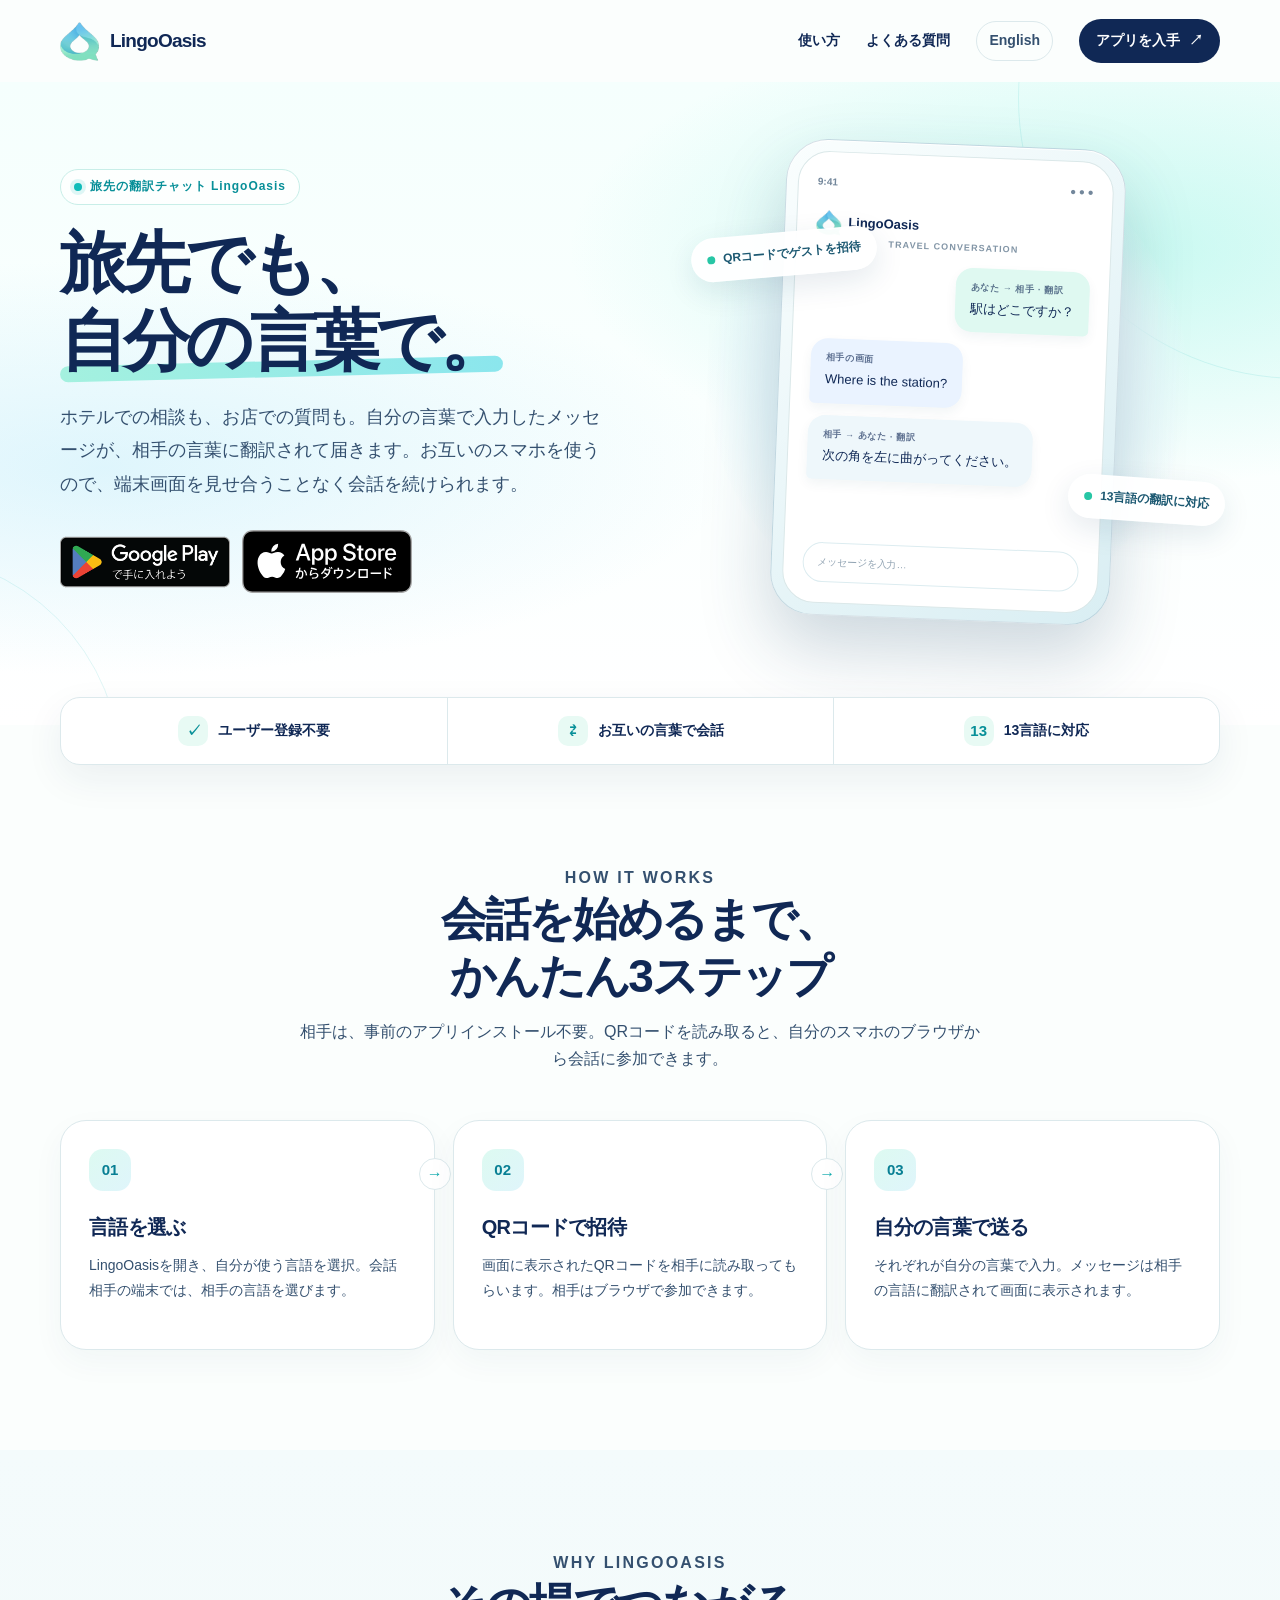
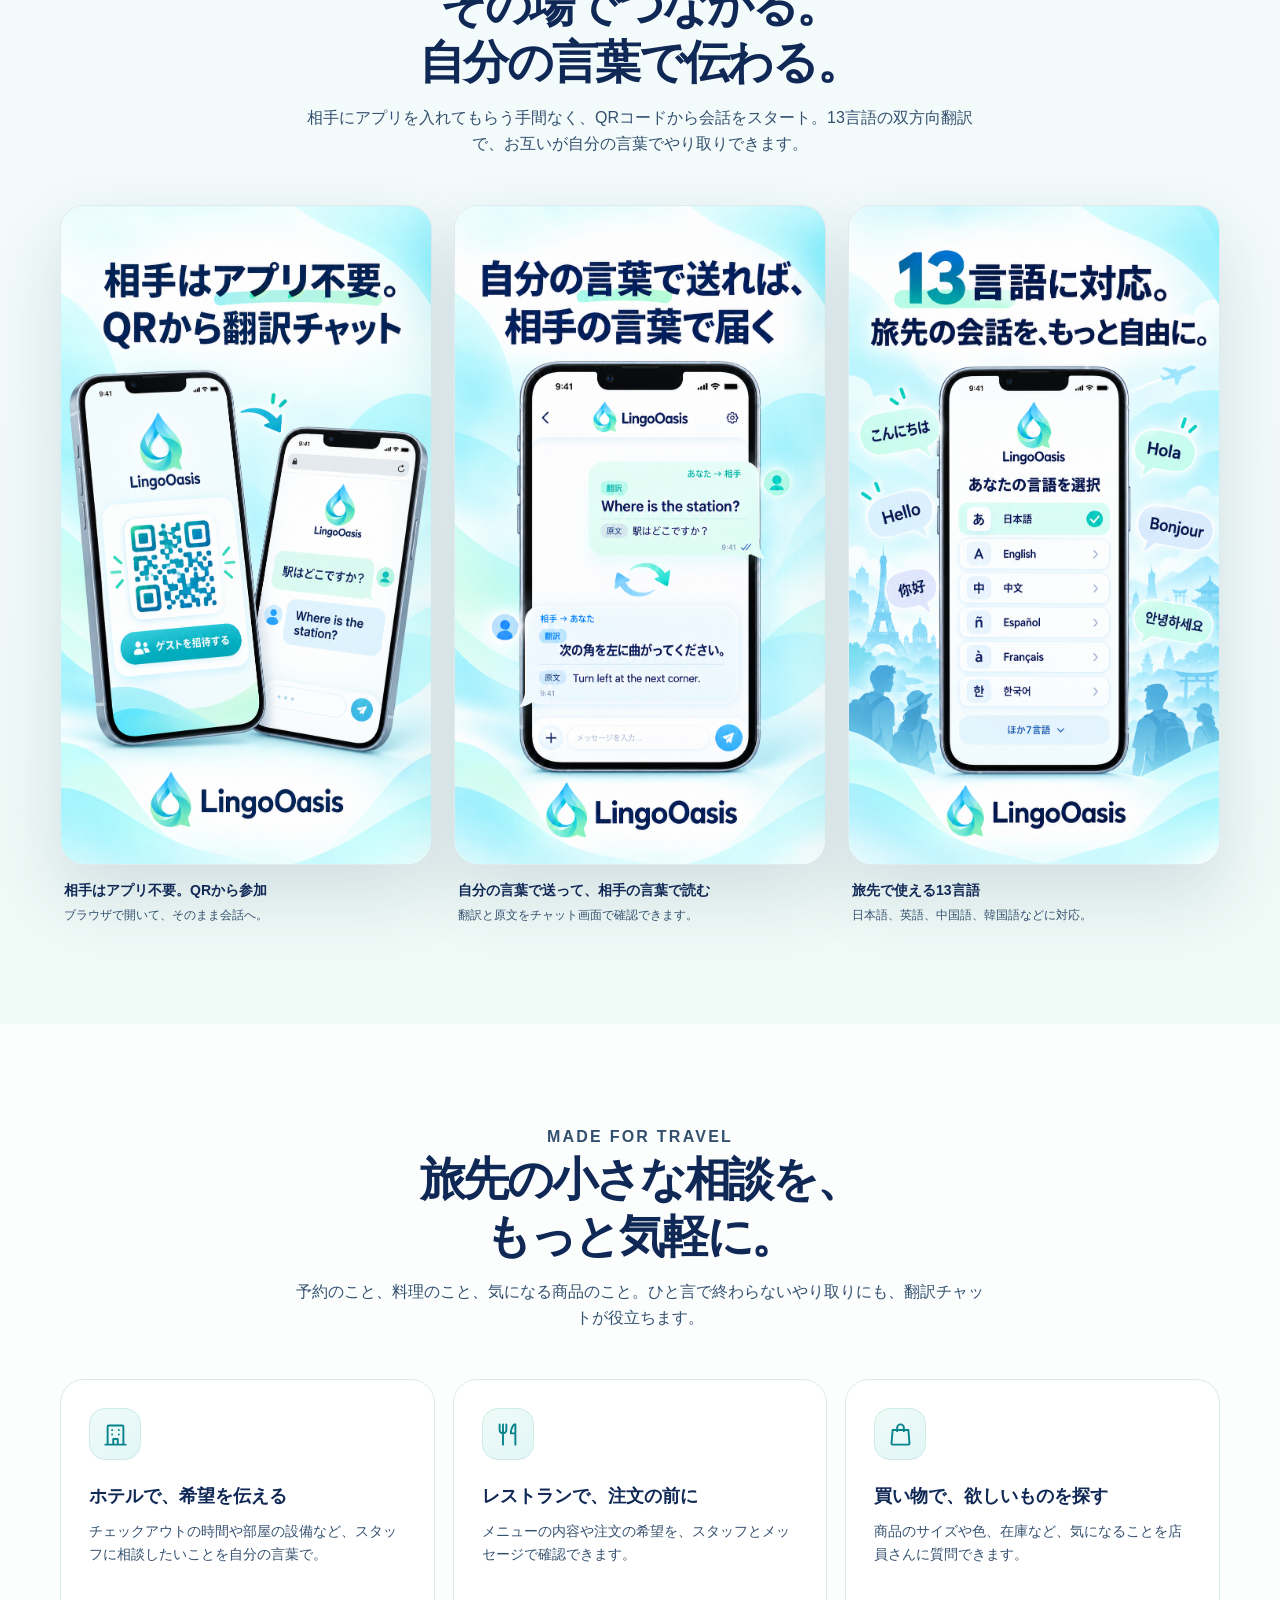
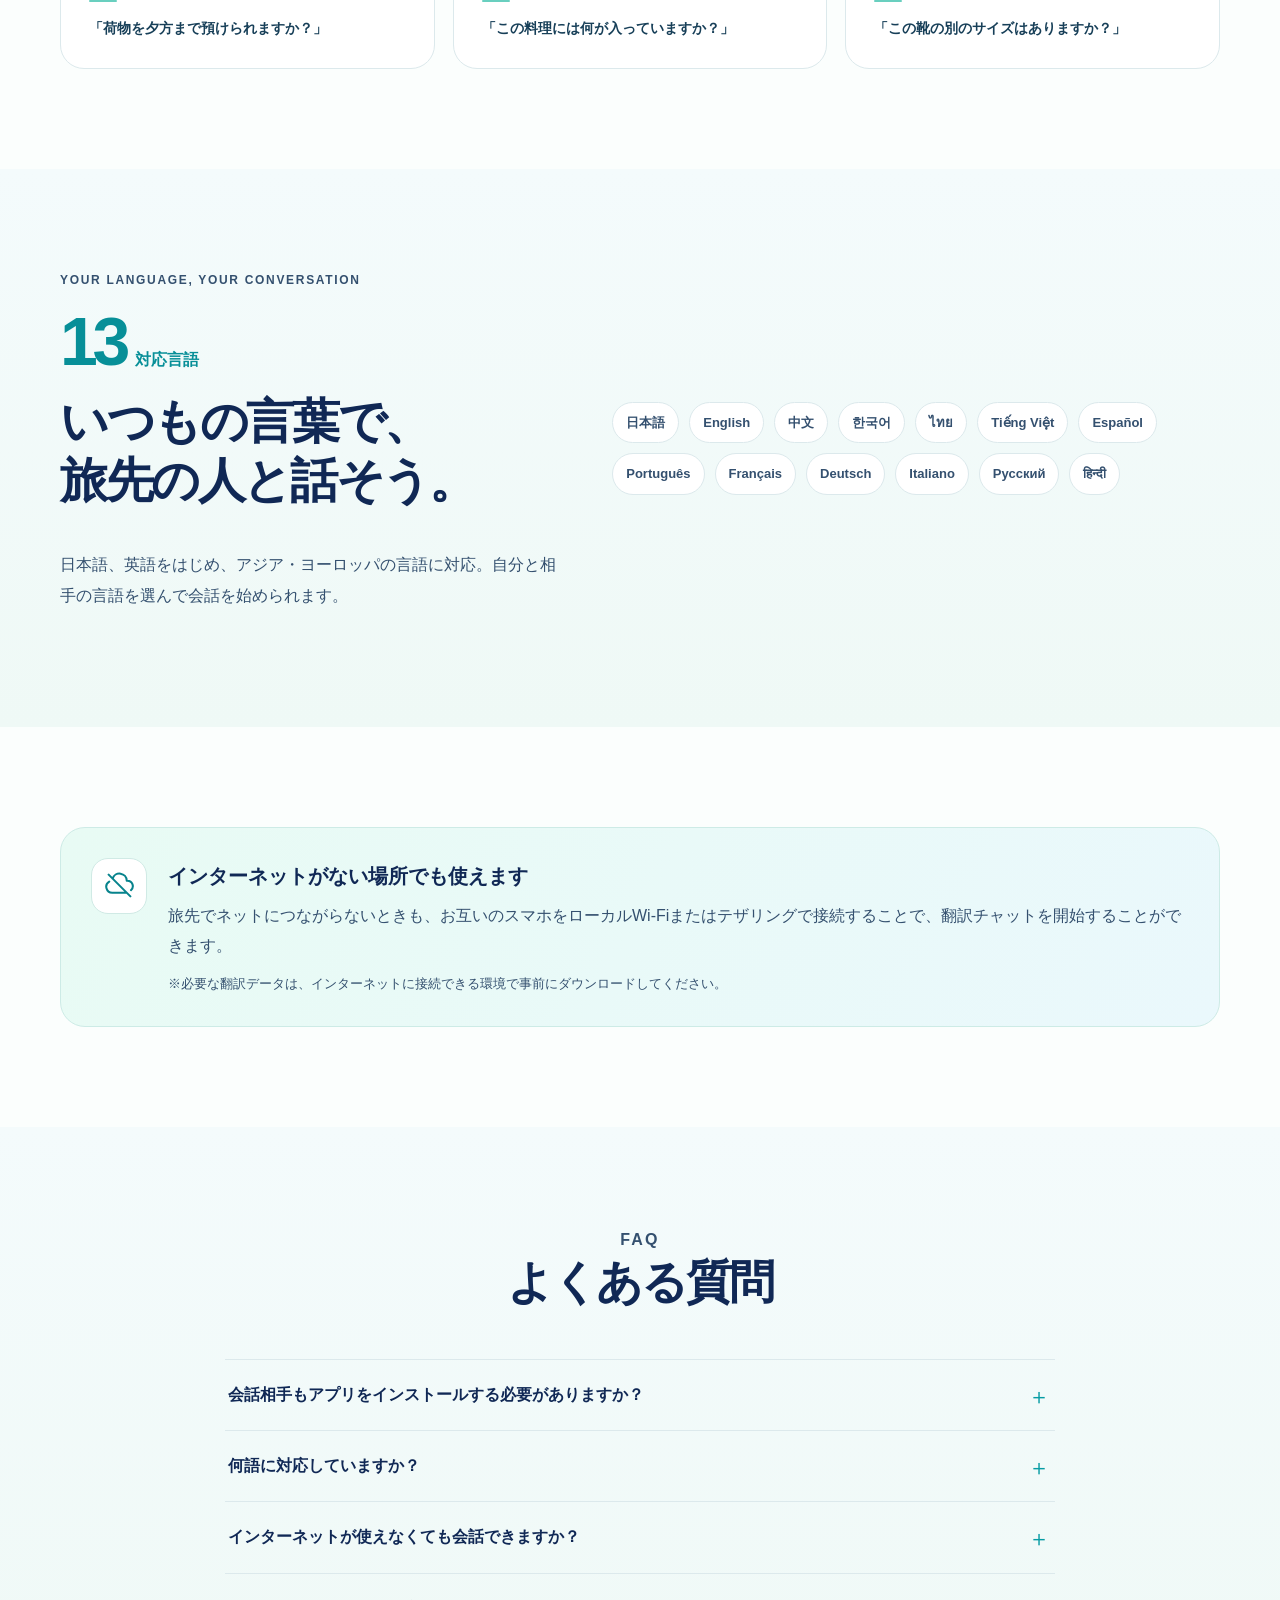
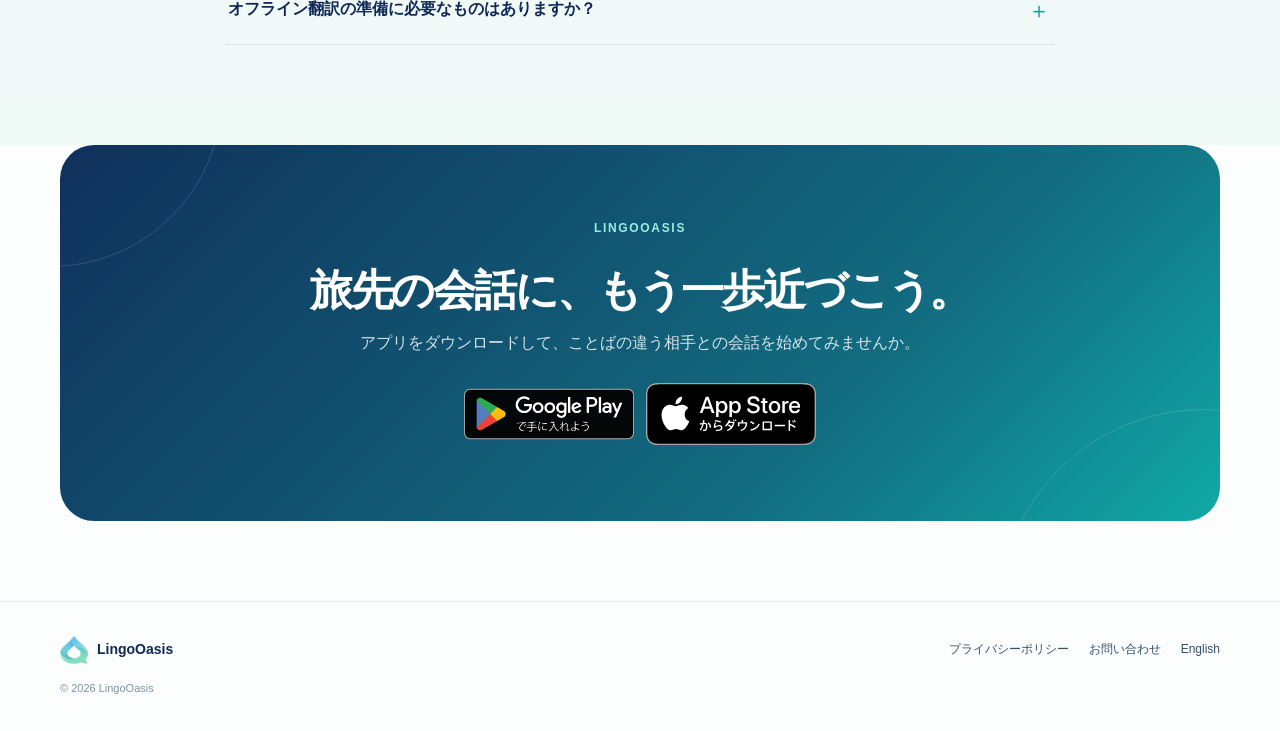
==== index.html @ 5daea8b7 "1st version" ====
<!doctype html>
<html lang="ja"><head><meta charset="utf-8"><meta name="viewport" content="width=device-width, initial-scale=1"><title>LingoOasis｜旅先の翻訳チャットアプリ</title><meta name="description" content="旅先で出会った人と、自分の言葉で会話。LingoOasisはQRコードから相手がブラウザで参加できる翻訳チャットアプリです。13言語に対応。"><meta name="theme-color" content="#f5fffd"><meta name="robots" content="index,follow"><link rel="canonical" href="https://lingooasis-travel-chat.breezygem35.chatgpt.site/"><link rel="alternate" hreflang="ja" href="https://lingooasis-travel-chat.breezygem35.chatgpt.site/"><link rel="alternate" hreflang="en" href="https://lingooasis-travel-chat.breezygem35.chatgpt.site/en/"><link rel="alternate" hreflang="x-default" href="https://lingooasis-travel-chat.breezygem35.chatgpt.site/"><link rel="icon" href="/assets/logo.png" type="image/png"><link rel="stylesheet" href="/styles.css"><script src="/scroll-reveal.js" defer></script><meta property="og:type" content="website"><meta property="og:locale" content="ja_JP"><meta property="og:site_name" content="LingoOasis"><meta property="og:title" content="LingoOasis｜旅先の翻訳チャットアプリ"><meta property="og:description" content="自分の言葉で送れば、相手の言葉で届く。QRコードから始める旅先の翻訳チャット。"><meta property="og:url" content="https://lingooasis-travel-chat.breezygem35.chatgpt.site/"><meta property="og:image" content="https://lingooasis-travel-chat.breezygem35.chatgpt.site/assets/store-1.png"><meta name="twitter:card" content="summary_large_image"><script type="application/ld+json">{"@context":"https://schema.org","@type":"SoftwareApplication","name":"LingoOasis","applicationCategory":"TravelApplication","operatingSystem":"Android, iOS","inLanguage":["ja","en","zh","ko","th","vi","es","pt","fr","de","it","ru","hi"],"description":"旅先で相手と自分の言葉でやり取りできる、QRコード招待型の翻訳チャットアプリ。","downloadUrl":["https://play.google.com/store/apps/details?id=com.lingooasis.app","https://apps.apple.com/app/id6812260177"]}</script></head>
<body><a class="skip-link" href="#main">本文へスキップ</a><header class="header"><div class="wrap header-inner"><a class="brand" href="/" aria-label="LingoOasis ホーム"><img src="/assets/logo.png" alt=""><span>LingoOasis</span></a><nav class="nav" aria-label="メインナビゲーション"><a class="nav-link" href="#how">使い方</a><a class="nav-link" href="#faq">よくある質問</a><a class="language" href="/en/" lang="en" hreflang="en">English</a><a class="nav-cta" href="#download">アプリを入手 <span aria-hidden="true">↗</span></a></nav></div></header><main id="main">
<section class="hero"><div class="wrap hero-grid"><div><p class="eyebrow"><span class="eyebrow-dot" aria-hidden="true"></span>旅先の翻訳チャット LingoOasis</p><h1>旅先でも、<br><span class="highlight">自分の言葉で。</span></h1><p class="hero-copy">ホテルでの相談も、お店での質問も。自分の言葉で入力したメッセージが、相手の言葉に翻訳されて届きます。お互いのスマホを使うので、端末画面を見せ合うことなく会話を続けられます。</p><div class="cta-row"><a class="store-badge-link" href="https://play.google.com/store/apps/details?id=com.lingooasis.app"><img class="store-badge-image" src="/assets/google-play-ja.png" alt="Google Play で手に入れよう" width="646" height="250"></a><a class="store-badge-link" href="https://apps.apple.com/app/id6812260177"><img class="store-badge-image" src="/assets/app-store-ja.svg" alt="App Storeからダウンロード" width="109" height="40"></a></div></div><div class="hero-art" aria-label="翻訳チャットのイメージ"><div class="aura" aria-hidden="true"></div><div class="float-pill qr"><span class="pill-dot" aria-hidden="true"></span>QRコードでゲストを招待</div><div class="phone"><div class="phone-screen"><div class="phone-top"><span>9:41</span><span>● ● ●</span></div><div class="phone-brand"><img src="/assets/logo.png" alt=""> LingoOasis</div><p class="demo-label">TRAVEL CONVERSATION</p><div class="bubble right"><small>あなた → 相手 · 翻訳</small>駅はどこですか？</div><div class="bubble en"><small>相手の画面</small>Where is the station?</div><div class="bubble left"><small>相手 → あなた · 翻訳</small>次の角を左に曲がってください。</div><div class="phone-input">メッセージを入力…</div></div></div><div class="float-pill translate"><span class="pill-dot" aria-hidden="true"></span><span>13言語の翻訳に対応</span></div></div></div></section>
<div class="wrap trust-row" aria-label="LingoOasisの特徴"><div class="trust-inner"><div class="trust-item"><span class="trust-icon" aria-hidden="true">✓</span>ユーザー登録不要</div><div class="trust-item"><span class="trust-icon" aria-hidden="true">⇄</span>お互いの言葉で会話</div><div class="trust-item"><span class="trust-icon" aria-hidden="true">13</span>13言語に対応</div></div></div>
<section class="section" id="how"><div class="wrap"><div class="section-heading"><p class="section-kicker">How it works</p><h2>会話を始めるまで、<br>かんたん3ステップ</h2><p>相手は、事前のアプリインストール不要。QRコードを読み取ると、自分のスマホのブラウザから会話に参加できます。</p></div><div class="steps"><article class="step"><div class="step-number">01</div><h3>言語を選ぶ</h3><p>LingoOasisを開き、自分が使う言語を選択。会話相手の端末では、相手の言語を選びます。</p><span class="step-arrow" aria-hidden="true">→</span></article><article class="step"><div class="step-number">02</div><h3>QRコードで招待</h3><p>画面に表示されたQRコードを相手に読み取ってもらいます。相手はブラウザで参加できます。</p><span class="step-arrow" aria-hidden="true">→</span></article><article class="step"><div class="step-number">03</div><h3>自分の言葉で送る</h3><p>それぞれが自分の言葉で入力。メッセージは相手の言語に翻訳されて画面に表示されます。</p></article></div></div></section>
<section class="section section-soft"><div class="wrap"><div class="section-heading"><p class="section-kicker">Why LingoOasis</p><h2>その場でつながる。<br>自分の言葉で伝わる。</h2><p>相手にアプリを入れてもらう手間なく、QRコードから会話をスタート。13言語の双方向翻訳で、お互いが自分の言葉でやり取りできます。</p></div><div class="gallery"><figure class="shot"><div class="shot-frame"><img src="/assets/store-1.png" alt="2台のスマートフォンに表示されたQR招待画面と翻訳チャット。相手はアプリ不要で、QRコードから会話に参加できます。" loading="lazy" decoding="async"></div><figcaption>相手はアプリ不要。QRから参加<span>ブラウザで開いて、そのまま会話へ。</span></figcaption></figure><figure class="shot"><div class="shot-frame"><img src="/assets/store-2.png" alt="LingoOasisのチャット画面。送信した文と翻訳結果が、会話の中で確認できます。" loading="lazy" decoding="async"></div><figcaption>自分の言葉で送って、相手の言葉で読む<span>翻訳と原文をチャット画面で確認できます。</span></figcaption></figure><figure class="shot"><div class="shot-frame"><img src="/assets/store-3.png" alt="LingoOasisで選べる13言語のイメージ。日本語、英語、中国語、韓国語などに対応しています。" loading="lazy" decoding="async"></div><figcaption>旅先で使える13言語<span>日本語、英語、中国語、韓国語などに対応。</span></figcaption></figure></div></div></section>
<section class="section"><div class="wrap"><div class="section-heading"><p class="section-kicker">Made for travel</p><h2>旅先の小さな相談を、<br>もっと気軽に。</h2><p>予約のこと、料理のこと、気になる商品のこと。ひと言で終わらないやり取りにも、翻訳チャットが役立ちます。</p></div><div class="use-cases"><article class="use-case"><div class="use-case-icon" aria-hidden="true"><svg viewBox="0 0 24 24" fill="none" stroke="currentColor" stroke-width="1.7" stroke-linecap="round" stroke-linejoin="round" aria-hidden="true" focusable="false"><path d="M5 21V5a1 1 0 0 1 1-1h12a1 1 0 0 1 1 1v16M3 21h18M10 21v-5h4v5M9 8h.01M15 8h.01M9 12h.01M15 12h.01"/></svg></div><h3>ホテルで、希望を伝える</h3><p>チェックアウトの時間や部屋の設備など、スタッフに相談したいことを自分の言葉で。</p><p class="use-case-example">「荷物を夕方まで預けられますか？」</p></article><article class="use-case"><div class="use-case-icon" aria-hidden="true"><svg viewBox="0 0 24 24" fill="none" stroke="currentColor" stroke-width="1.7" stroke-linecap="round" stroke-linejoin="round" aria-hidden="true" focusable="false"><path d="M5 3v5a3 3 0 0 0 6 0V3M8 3v18M18 3c-2 2-3 5-3 8h4M19 3v18"/></svg></div><h3>レストランで、注文の前に</h3><p>メニューの内容や注文の希望を、スタッフとメッセージで確認できます。</p><p class="use-case-example">「この料理には何が入っていますか？」</p></article><article class="use-case"><div class="use-case-icon" aria-hidden="true"><svg viewBox="0 0 24 24" fill="none" stroke="currentColor" stroke-width="1.7" stroke-linecap="round" stroke-linejoin="round" aria-hidden="true" focusable="false"><path d="M5 8h14l1 12a1 1 0 0 1-1 1H5a1 1 0 0 1-1-1L5 8Z"/><path d="M9 9V6a3 3 0 0 1 6 0v3"/></svg></div><h3>買い物で、欲しいものを探す</h3><p>商品のサイズや色、在庫など、気になることを店員さんに質問できます。</p><p class="use-case-example">「この靴の別のサイズはありますか？」</p></article></div></div></section>
<section class="section section-soft"><div class="wrap language-layout"><div class="language-copy"><p class="section-kicker">Your language, your conversation</p><div class="language-count"><strong>13</strong><span>対応言語</span></div><h2>いつもの言葉で、<br>旅先の人と話そう。</h2><p>日本語、英語をはじめ、アジア・ヨーロッパの言語に対応。自分と相手の言語を選んで会話を始められます。</p></div><div class="language-list" aria-label="対応言語"><span>日本語</span><span>English</span><span>中文</span><span>한국어</span><span>ไทย</span><span>Tiếng Việt</span><span>Español</span><span>Português</span><span>Français</span><span>Deutsch</span><span>Italiano</span><span>Русский</span><span>हिन्दी</span></div></div></section>
<section class="section"><div class="wrap"><div class="offline-card"><div class="offline-icon" aria-hidden="true"><svg viewBox="0 0 24 24" fill="none" stroke="currentColor" stroke-width="1.7" stroke-linecap="round" stroke-linejoin="round" aria-hidden="true" focusable="false"><path d="m3 3 18 18M6.3 6.3A6 6 0 0 1 18 8h.5a4.5 4.5 0 0 1 3 7.85M3.5 8.7A5 5 0 0 0 6 18h12"/></svg></div><div><h3>インターネットがない場所でも使えます</h3><p class="offline-benefit">旅先でネットにつながらないときも、お互いのスマホをローカルWi-Fiまたはテザリングで接続することで、翻訳チャットを開始することができます。</p><p class="offline-note">※必要な翻訳データは、インターネットに接続できる環境で事前にダウンロードしてください。</p></div></div></div></section>
<section class="section section-soft" id="faq"><div class="wrap"><div class="section-heading"><p class="section-kicker">FAQ</p><h2>よくある質問</h2></div><div class="faq-list"><details><summary>会話相手もアプリをインストールする必要がありますか？</summary><p>いいえ。招待する人はLingoOasisアプリを使いますが、相手はQRコードを読み取り、ブラウザから参加できます。</p></details><details><summary>何語に対応していますか？</summary><p>日本語、英語、中国語、韓国語、タイ語、ベトナム語、スペイン語、ポルトガル語、フランス語、ドイツ語、イタリア語、ロシア語、ヒンディー語の13言語です。</p></details><details><summary>インターネットが使えなくても会話できますか？</summary><p>オフライン翻訳データを事前に準備し、アプリを使う人がローカルWi-Fiまたはテザリングを設定すれば利用できます。相手の端末も同じネットワークに接続してください。</p></details><details><summary>オフライン翻訳の準備に必要なものはありますか？</summary><p>翻訳データをダウンロードするため、初回の準備にはインターネット接続と端末の空き容量が必要です。旅行前にWi-Fi環境で準備することをおすすめします。</p></details></div></div></section>
<section class="wrap" id="download"><div class="final-cta"><p class="section-kicker" style="color:#9af0df">LingoOasis</p><h2>旅先の会話に、もう一歩近づこう。</h2><p>アプリをダウンロードして、ことばの違う相手との会話を始めてみませんか。</p><div class="cta-row"><a class="store-badge-link" href="https://play.google.com/store/apps/details?id=com.lingooasis.app"><img class="store-badge-image" src="/assets/google-play-ja.png" alt="Google Play で手に入れよう" width="646" height="250"></a><a class="store-badge-link" href="https://apps.apple.com/app/id6812260177"><img class="store-badge-image" src="/assets/app-store-ja.svg" alt="App Storeからダウンロード" width="109" height="40"></a></div></div></section></main><footer class="footer"><div class="wrap"><div class="footer-inner"><a class="footer-brand" href="/" style="text-decoration:none"><img src="/assets/logo.png" alt="">LingoOasis</a><div class="footer-links"><a href="/privacy.html">プライバシーポリシー</a><a href="https://x.com/soldes17" target="_blank" rel="noopener noreferrer">お問い合わせ</a><a href="/en/" lang="en">English</a></div></div><p class="copyright">© 2026 LingoOasis</p></div></footer></body></html>
---- styles.css ----
@charset "utf-8";
:root{--ink:#102855;--ink-soft:#34506f;--teal:#10bcb9;--teal-dark:#079ba5;--sky:#eaf8fb;--mint:#e6faf4;--paper:#fbfefd;--line:#dce9ec;--white:#fff;--shadow:0 28px 70px rgba(23,61,96,.14);--radius:26px;--max:1160px;color-scheme:light}
*{box-sizing:border-box}html{scroll-behavior:smooth}body{margin:0;background:var(--paper);color:var(--ink);font-family:Inter,-apple-system,BlinkMacSystemFont,"Segoe UI","Noto Sans JP",Meiryo,sans-serif;line-height:1.65}a{color:inherit}img{max-width:100%;display:block}button,a{-webkit-tap-highlight-color:transparent}.skip-link{position:absolute;left:12px;top:-60px;background:var(--ink);color:#fff;padding:10px 14px;border-radius:10px;z-index:20}.skip-link:focus{top:12px}:focus-visible{outline:3px solid #0784c5;outline-offset:4px}.wrap{width:min(calc(100% - 48px),var(--max));margin-inline:auto}.header{position:relative;z-index:5}.header-inner{height:82px;display:flex;align-items:center;justify-content:space-between;gap:24px}.brand{display:inline-flex;align-items:center;gap:11px;text-decoration:none;font-size:19px;font-weight:800;letter-spacing:-.04em}.brand img{width:39px;height:39px;object-fit:contain}.nav{display:flex;align-items:center;gap:26px;font-size:14px;font-weight:650}.nav a{text-decoration:none}.nav a:not(.nav-cta):hover,.footer a:hover{color:var(--teal-dark)}.language{border:1px solid var(--line);border-radius:999px;padding:7px 12px;color:var(--ink-soft)}.nav-cta,.btn{display:inline-flex;align-items:center;justify-content:center;gap:9px;text-decoration:none;font-weight:750;border-radius:999px;transition:transform .18s ease,box-shadow .18s ease,background .18s ease}.nav-cta{padding:10px 17px;background:var(--ink);color:#fff}.nav-cta:hover,.btn:hover{transform:translateY(-2px);box-shadow:0 12px 28px rgba(16,40,85,.18)}.store-mark{display:grid;place-items:center;width:25px;height:25px;border-radius:50%;background:rgba(255,255,255,.15);font-size:13px;line-height:1}.btn-secondary .store-mark{background:#eef8f7}.hero{position:relative;overflow:hidden;padding:45px 0 88px;background:radial-gradient(ellipse at 88% 26%,rgba(135,241,224,.42),transparent 35%),radial-gradient(ellipse at 8% 60%,rgba(183,232,250,.42),transparent 38%),linear-gradient(180deg,#f5fffd 0%,#fff 100%)}.hero:before,.hero:after{content:"";position:absolute;border:1px solid rgba(58,192,195,.15);border-radius:50%;pointer-events:none}.hero:before{width:560px;height:560px;right:-300px;top:-265px}.hero:after{width:440px;height:440px;left:-320px;bottom:-270px}.hero-grid{position:relative;z-index:1;display:grid;grid-template-columns:1.02fr .98fr;align-items:center;gap:48px}.eyebrow{display:inline-flex;align-items:center;gap:8px;margin:0 0 20px;padding:7px 13px;border:1px solid #c8eee8;border-radius:999px;background:rgba(255,255,255,.82);color:#078f98;font-size:12px;font-weight:800;letter-spacing:.08em}.eyebrow-dot{width:8px;height:8px;border-radius:50%;background:var(--teal);box-shadow:0 0 0 4px rgba(16,188,185,.13)}h1,h2,h3,p{margin-top:0}h1{max-width:670px;margin-bottom:20px;font-size:clamp(42px,5.2vw,68px);line-height:1.17;letter-spacing:-.065em;font-weight:850}h1 .highlight{position:relative;white-space:nowrap;z-index:0}h1 .highlight:after{content:"";position:absolute;z-index:-1;left:0;right:0;bottom:.02em;height:.24em;border-radius:999px;background:linear-gradient(90deg,#a4f1df,#8be6ed);transform:rotate(-1.4deg)}.hero-copy{max-width:540px;color:var(--ink-soft);font-size:18px;line-height:1.85;margin-bottom:28px}.cta-row{display:flex;flex-wrap:wrap;gap:12px}.btn{min-height:56px;padding:0 22px;font-size:15px}.btn-primary{background:var(--ink);color:#fff;box-shadow:0 10px 25px rgba(16,40,85,.15)}.btn-secondary{background:#fff;border:1px solid var(--line);color:var(--ink);box-shadow:0 5px 16px rgba(23,61,96,.05)}.hero-note{margin:15px 0 0;color:#64798b;font-size:12px}.hero-art{position:relative;min-height:510px;display:grid;place-items:center}.aura{position:absolute;width:min(100%,480px);aspect-ratio:1;border-radius:50%;background:radial-gradient(circle,#ddfbf3 0%,#e8f8fb 53%,rgba(226,249,249,0) 72%)}.phone{position:relative;z-index:1;width:min(340px,85%);padding:11px;border:1px solid rgba(35,75,111,.16);border-radius:42px;background:linear-gradient(140deg,#fafefe,#d9eef3);box-shadow:0 32px 70px rgba(31,71,106,.22),inset 0 1px 0 #fff;transform:rotate(2.3deg)}.phone-screen{min-height:452px;overflow:hidden;border:1px solid #dbe8e9;border-radius:32px;background:#fff;padding:22px 19px 20px;display:flex;flex-direction:column}.phone-top{display:flex;align-items:center;justify-content:space-between;margin-bottom:19px;color:#73879b;font-size:10px;font-weight:700}.phone-brand{display:flex;align-items:center;gap:7px;color:var(--ink);font-size:13px;font-weight:800}.phone-brand img{width:25px;height:25px}.demo-label{margin:0 0 13px;text-align:center;color:#8295a6;font-size:9px;font-weight:750;letter-spacing:.12em}.bubble{max-width:92%;margin-bottom:12px;padding:13px 15px;border-radius:17px;font-size:13px;line-height:1.55;box-shadow:0 5px 12px rgba(21,67,94,.055)}.bubble small{display:block;margin-bottom:4px;font-size:9px;font-weight:800;letter-spacing:.07em;opacity:.66}.bubble.left{align-self:flex-start;background:#eef7fb;border-bottom-left-radius:5px}.bubble.right{align-self:flex-end;background:#dff9f1;border-bottom-right-radius:5px}.bubble.en{align-self:flex-start;background:#eaf3ff;border-bottom-left-radius:5px}.phone-input{margin-top:auto;border:1px solid #dcecf0;border-radius:999px;padding:11px 13px;color:#93a5b4;font-size:10px}.float-pill{position:absolute;z-index:2;display:flex;align-items:center;gap:8px;padding:11px 15px;border:1px solid rgba(255,255,255,.9);border-radius:999px;background:rgba(255,255,255,.94);box-shadow:0 10px 30px rgba(21,66,98,.11);font-size:12px;font-weight:750;color:#1b5871}.float-pill img{width:20px;height:20px}.float-pill.qr{top:105px;left:3%;transform:rotate(-5deg)}.float-pill.translate{right:-1%;bottom:115px;transform:rotate(4deg)}.float-pill .pill-dot{flex:0 0 8px;width:8px;height:8px;border-radius:50%;background:#27c6a5}.trust-row{position:relative;z-index:2;margin-top:-28px}.trust-inner{display:grid;grid-template-columns:repeat(3,1fr);background:#fff;border:1px solid var(--line);border-radius:20px;box-shadow:0 14px 38px rgba(27,62,92,.07);overflow:hidden}.trust-item{display:flex;align-items:center;justify-content:center;gap:10px;padding:18px 14px;text-align:center;font-size:14px;font-weight:750}.trust-item+.trust-item{border-left:1px solid var(--line)}.trust-icon{display:grid;place-items:center;width:30px;height:30px;border-radius:10px;background:#e8faf4;color:#078f98;font-size:15px}.section{padding:100px 0}.section-soft{background:linear-gradient(180deg,#f4fbfc,#eff9f6)}.section-heading{max-width:690px;margin:0 auto 48px;text-align:center}.section-kicker{margin-bottom:12px;color:#069da3;font-size:12px;font-weight:850;letter-spacing:.14em;text-transform:uppercase}.section-heading h2{margin-bottom:14px;font-size:clamp(31px,4vw,46px);line-height:1.24;letter-spacing:-.05em}.section-heading p{margin-bottom:0;color:var(--ink-soft);font-size:16px}.steps{display:grid;grid-template-columns:repeat(3,1fr);gap:18px}.step{position:relative;min-height:230px;padding:28px;border:1px solid var(--line);border-radius:var(--radius);background:#fff;box-shadow:0 12px 32px rgba(23,61,96,.045)}.step-number{display:grid;place-items:center;width:42px;height:42px;margin-bottom:20px;border-radius:14px;background:linear-gradient(135deg,#ddfaf1,#dff5fb);color:#087f94;font-size:15px;font-weight:900}.step h3{margin-bottom:9px;font-size:20px;letter-spacing:-.035em}.step p{margin:0;color:var(--ink-soft);font-size:14px;line-height:1.8}.step-arrow{position:absolute;top:37px;right:-17px;z-index:2;width:32px;height:32px;display:grid;place-items:center;border-radius:50%;background:#fff;border:1px solid var(--line);color:#12abae;font-weight:800}.gallery{display:grid;grid-template-columns:repeat(3,1fr);align-items:start;gap:22px}.shot{margin:0}.shot-frame{overflow:hidden;border:1px solid #dfebee;border-radius:24px;background:#fff;box-shadow:var(--shadow)}.shot-frame img{width:100%;height:auto}.shot figcaption{padding:15px 4px 0;font-size:14px;font-weight:750;line-height:1.55}.shot figcaption span{display:block;margin-top:4px;color:var(--ink-soft);font-size:12px;font-weight:450}.use-cases{display:grid;grid-template-columns:repeat(3,1fr);gap:18px}.use-case{display:flex;flex-direction:column;align-items:flex-start;min-height:290px;padding:28px;border-radius:24px;background:#fff;border:1px solid var(--line)}.use-case-icon{width:52px;height:52px;display:grid;place-items:center;margin-bottom:22px;border:1px solid #ccece5;border-radius:16px;background:linear-gradient(145deg,#effcf8,#e2f5f7);color:#07838c}.use-case-icon svg{width:27px;height:27px}.use-case p.use-case-example{width:100%;margin-top:auto;padding-top:20px;color:#173f58;font-size:14px;font-weight:700;line-height:1.75}.use-case-example:before{content:"";display:block;width:28px;height:2px;margin-bottom:14px;border-radius:2px;background:#69cfbf}.use-case h3{margin-bottom:8px;font-size:18px}.use-case p{margin:0;color:var(--ink-soft);font-size:14px}.language-layout{display:grid;grid-template-columns:.9fr 1.1fr;align-items:center;gap:55px}.language-copy h2{font-size:clamp(32px,4vw,48px);line-height:1.22;letter-spacing:-.05em}.language-copy p{color:var(--ink-soft);line-height:1.9}.language-count{display:inline-flex;align-items:baseline;gap:10px;margin:3px 0 18px;color:#078f98}.language-count strong{font-size:68px;line-height:1;letter-spacing:-.08em}.language-count span{font-weight:750}.language-list{display:flex;flex-wrap:wrap;gap:10px}.language-list span{padding:9px 13px;border:1px solid var(--line);border-radius:999px;background:#fff;color:var(--ink-soft);font-size:13px;font-weight:650}.offline-card{display:grid;grid-template-columns:auto 1fr;align-items:start;gap:21px;padding:30px;border:1px solid #cdebe6;border-radius:25px;background:linear-gradient(120deg,#e8fbf4,#eaf8fc)}.offline-icon{display:grid;place-items:center;width:56px;height:56px;border:1px solid #d0eae5;border-radius:17px;background:#fff;color:#07838c}.offline-icon svg{width:29px;height:29px}.offline-card h3{margin:2px 0 8px;font-size:20px}.offline-card p{margin:0;color:var(--ink-soft);font-size:14px;line-height:1.9}.offline-card .offline-benefit{font-size:16px;line-height:1.85}.offline-card .offline-note{margin-top:12px;font-size:13px;line-height:1.85}.faq-list{max-width:830px;margin-inline:auto;border-top:1px solid var(--line)}.faq-list details{border-bottom:1px solid var(--line)}.faq-list summary{position:relative;list-style:none;cursor:pointer;padding:22px 44px 22px 3px;font-size:16px;font-weight:750}.faq-list summary::-webkit-details-marker{display:none}.faq-list summary:after{content:"＋";position:absolute;right:5px;top:19px;color:#079ca4;font-size:22px;font-weight:400}.faq-list details[open] summary:after{content:"−"}.faq-list details p{max-width:730px;padding:0 30px 22px 3px;margin:0;color:var(--ink-soft);font-size:14px;line-height:1.9}.final-cta{position:relative;overflow:hidden;padding:74px 28px;text-align:center;border-radius:34px;background:linear-gradient(135deg,#10305b,#126d81 68%,#10a9a5);color:#fff}.final-cta:before,.final-cta:after{content:"";position:absolute;border:1px solid rgba(255,255,255,.14);border-radius:50%;pointer-events:none}.final-cta:before{width:340px;height:340px;left:-180px;top:-220px}.final-cta:after{width:410px;height:410px;right:-190px;bottom:-300px}.final-cta>*{position:relative;z-index:1}.final-cta h2{max-width:700px;margin:0 auto 12px;font-size:clamp(30px,4vw,43px);line-height:1.25;letter-spacing:-.05em}.final-cta p{margin-bottom:25px;color:rgba(255,255,255,.83)}.final-cta .btn-primary{background:#fff;color:#102855;box-shadow:none}.final-cta .btn-secondary{border-color:rgba(255,255,255,.35);background:rgba(255,255,255,.12);color:#fff;box-shadow:none}.final-cta .cta-row{justify-content:center}.footer{margin-top:80px;padding:34px 0;border-top:1px solid var(--line)}.footer-inner{display:flex;align-items:center;justify-content:space-between;gap:24px}.footer-brand{display:flex;align-items:center;gap:9px;font-size:14px;font-weight:800}.footer-brand img{width:28px;height:28px}.footer-links{display:flex;flex-wrap:wrap;gap:20px;color:var(--ink-soft);font-size:12px}.footer-links a{text-decoration:none}.copyright{margin:15px 0 0;color:#8192a0;font-size:11px}
@media(max-width:850px){.hero-grid{grid-template-columns:1fr;gap:24px}.hero-copy{max-width:620px}.hero-art{min-height:470px}.phone{width:min(330px,80%)}.steps,.use-cases{grid-template-columns:1fr}.step{min-height:auto}.step-arrow{display:none}.language-layout{grid-template-columns:1fr;gap:32px}.section{padding:80px 0}.gallery{gap:14px}.shot-frame{border-radius:17px}.shot figcaption{font-size:12px}.shot figcaption span{font-size:11px}}
@media(max-width:600px){.wrap{width:min(calc(100% - 34px),var(--max))}.header-inner{height:70px}.brand{font-size:17px}.brand img{width:34px;height:34px}.nav{gap:12px;font-size:12px}.nav .nav-link{display:none}.language{padding:6px 10px}.nav-cta{padding:9px 13px;font-size:12px}.hero{padding:35px 0 62px}.hero-grid{gap:4px}h1{font-size:clamp(38px,11vw,54px)}.hero-copy{font-size:16px}.cta-row{gap:9px}.btn{min-height:52px;padding:0 16px;font-size:13px}.hero-art{min-height:405px}.phone{width:min(310px,84%);padding:9px;border-radius:34px}.phone-screen{min-height:360px;padding:18px 15px;border-radius:26px}.bubble{font-size:11px;padding:10px 12px}.float-pill{font-size:10px;padding:9px 11px}.float-pill.qr{top:72px;left:-1%}.float-pill.translate{right:-3%;bottom:70px}.trust-row{margin-top:-14px}.trust-inner{grid-template-columns:1fr;border-radius:17px}.trust-item{justify-content:flex-start;padding:12px 18px;text-align:left;font-size:13px}.trust-item+.trust-item{border-left:0;border-top:1px solid var(--line)}.trust-icon{width:27px;height:27px}.section{padding:68px 0}.section-heading{margin-bottom:33px}.section-heading p{font-size:14px}.steps{gap:12px}.step{padding:22px;border-radius:21px}.gallery{grid-template-columns:1fr;gap:28px;max-width:340px;margin:auto}.shot-frame{border-radius:20px}.shot figcaption{font-size:14px}.shot figcaption span{font-size:12px}.use-case{min-height:0;padding:23px}.language-count strong{font-size:58px}.language-list{gap:8px}.language-list span{padding:8px 11px;font-size:12px}.offline-card{grid-template-columns:1fr;gap:14px;padding:24px}.offline-card h3{font-size:18px}.faq-list summary{font-size:14px;padding-block:19px}.faq-list details p{font-size:13px}.final-cta{padding:56px 20px;border-radius:25px}.final-cta .cta-row{display:grid;max-width:290px;margin-inline:auto}.footer{margin-top:54px}.footer-inner{align-items:flex-start;flex-direction:column;gap:19px}.footer-links{gap:14px}.copyright{margin-top:10px}}
@media(prefers-reduced-motion:reduce){html{scroll-behavior:auto}*,*:before,*:after{transition:none!important;animation:none!important}}

.store-badge-link{display:inline-flex;align-items:center;justify-content:center;border-radius:4px;transition:transform .18s ease}.store-badge-link:hover{transform:translateY(-2px)}.store-badge-link:focus-visible{outline-offset:5px}.store-badge-image{display:block;width:170px;height:auto;max-width:100%}@media(max-width:600px){.store-badge-image{width:160px}}

.scroll-reveal{opacity:1;transform:translateY(0);transition:opacity .55s ease,transform .7s cubic-bezier(.22,1,.36,1);transition-delay:var(--reveal-delay,0ms)}
.scroll-reveal.is-pending{opacity:0;transform:translateY(24px)}
@media(prefers-reduced-motion:reduce){.scroll-reveal,.scroll-reveal.is-pending{opacity:1;transform:none;transition:none}}
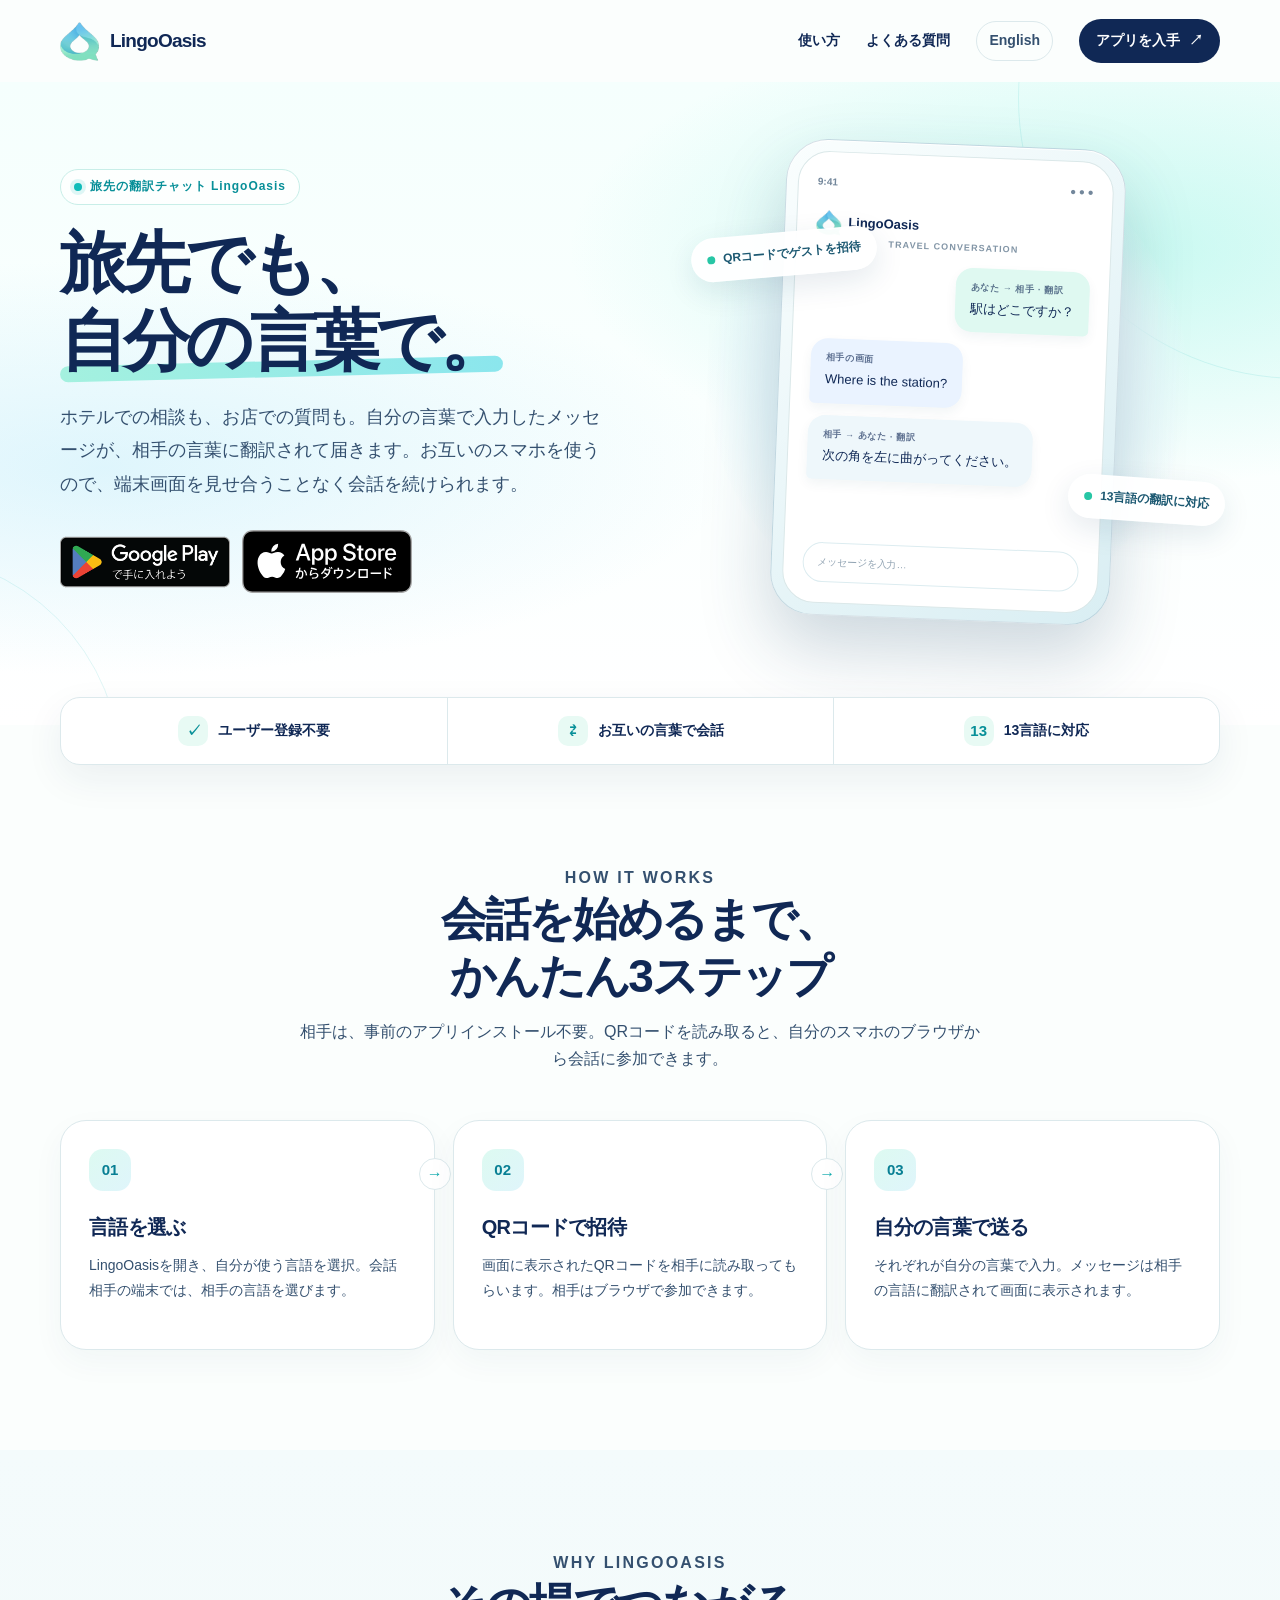
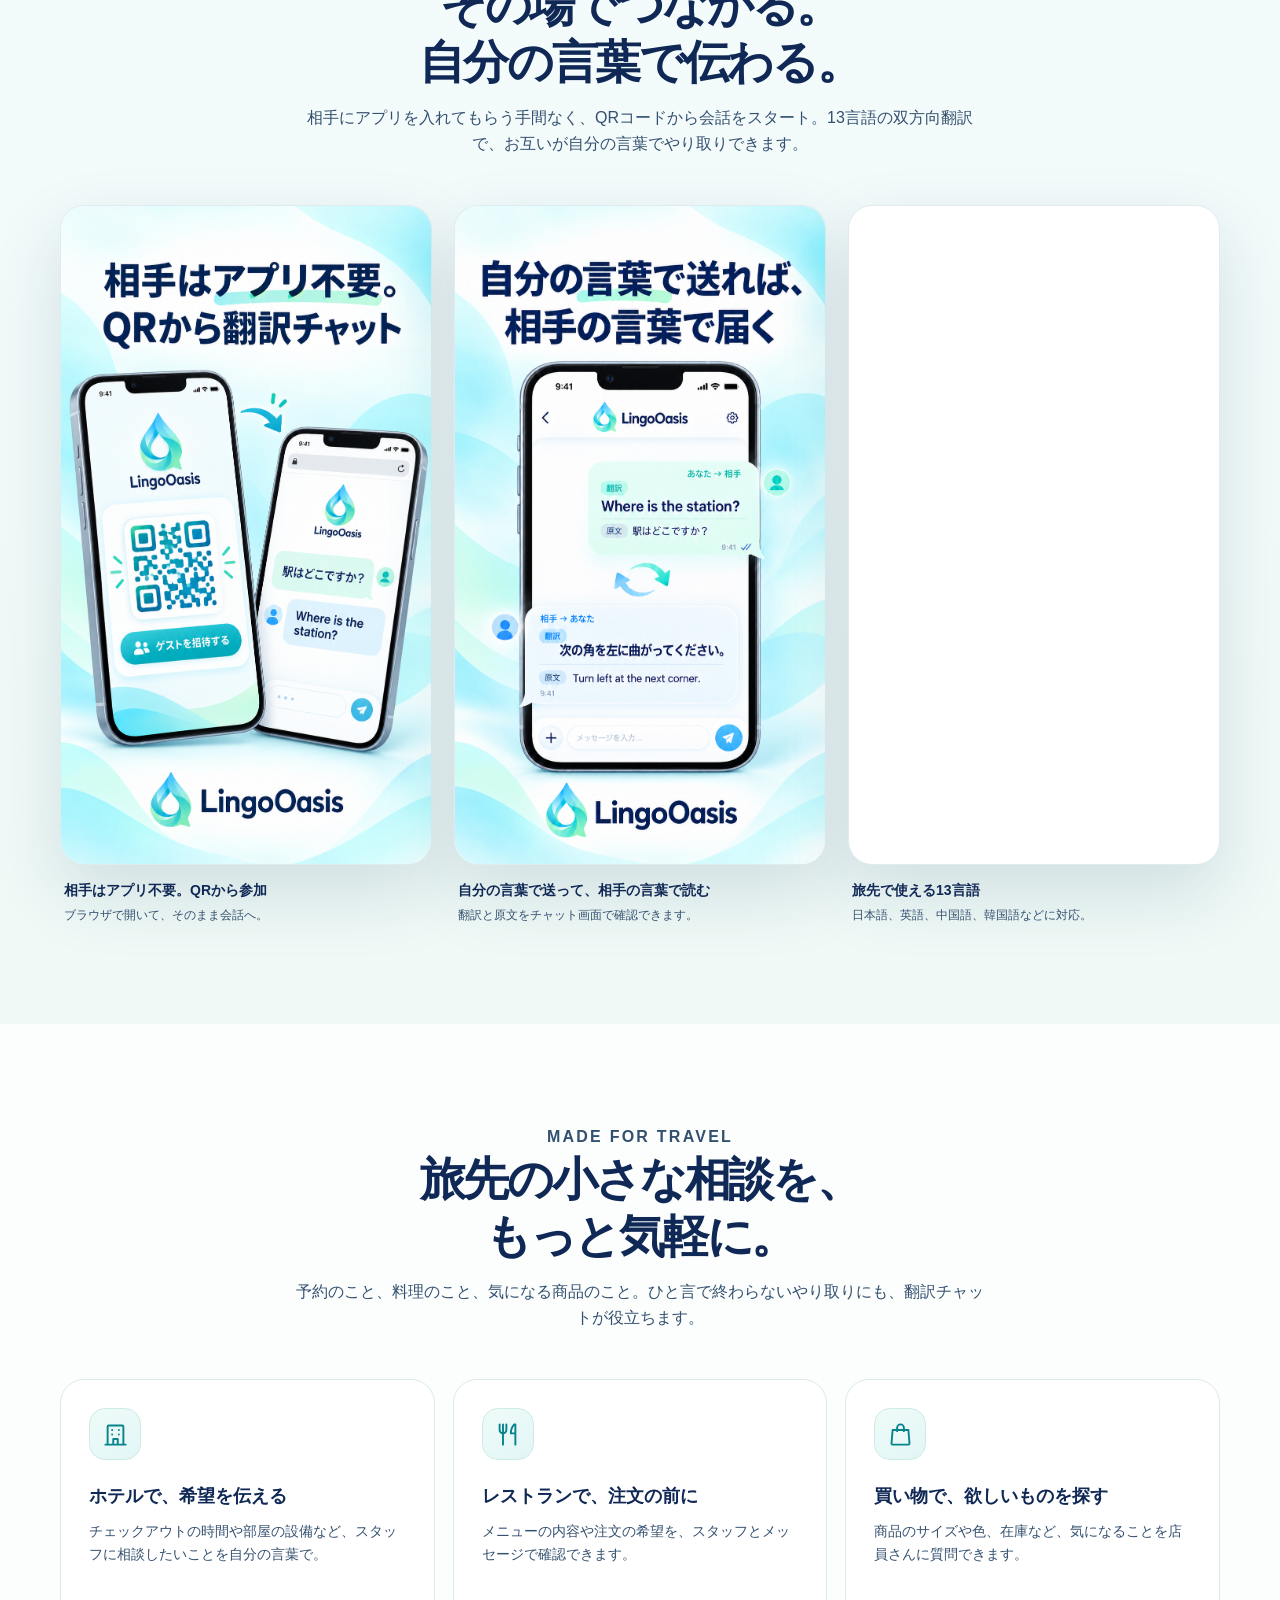
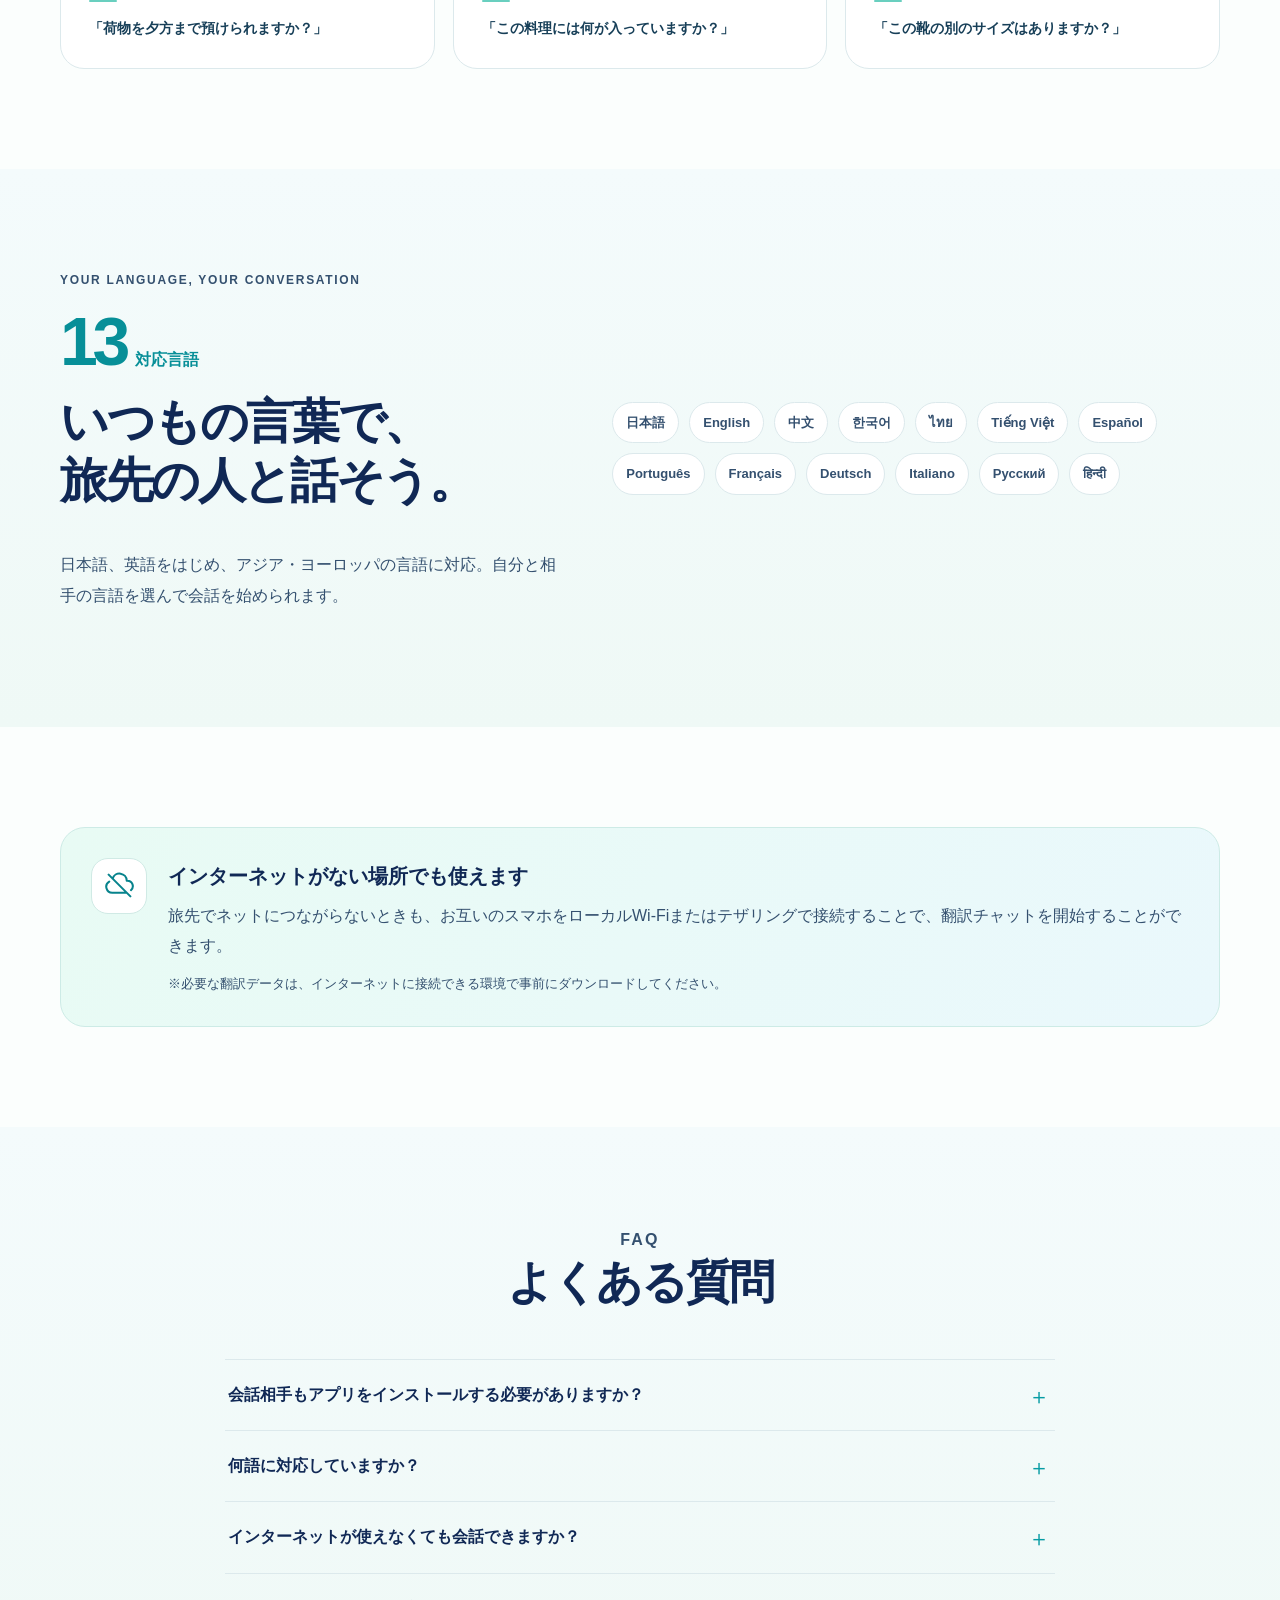
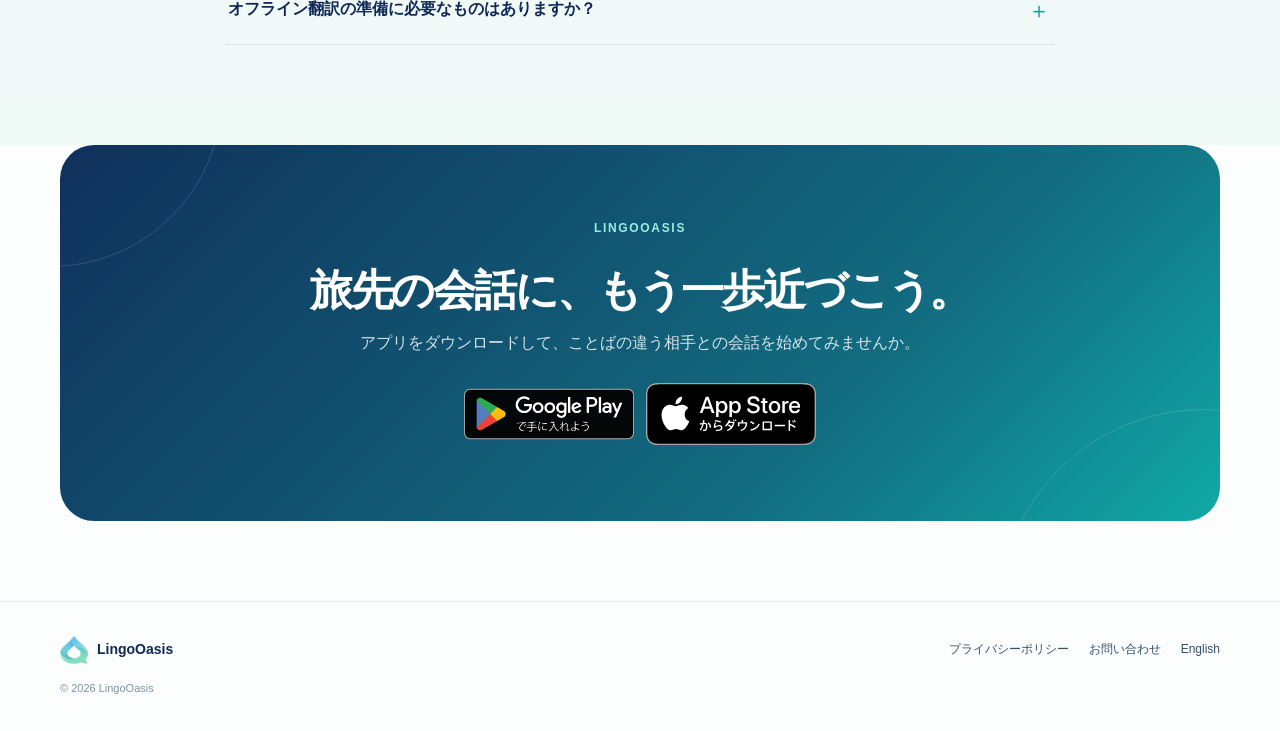
==== commit 50ff6f75: "gtag設定" ====
--- a/index.html
+++ b/index.html
@@ -1,12 +1,511 @@
 <!doctype html>
-<html lang="ja"><head><meta charset="utf-8"><meta name="viewport" content="width=device-width, initial-scale=1"><title>LingoOasis｜旅先の翻訳チャットアプリ</title><meta name="description" content="旅先で出会った人と、自分の言葉で会話。LingoOasisはQRコードから相手がブラウザで参加できる翻訳チャットアプリです。13言語に対応。"><meta name="theme-color" content="#f5fffd"><meta name="robots" content="index,follow"><link rel="canonical" href="https://lingooasis-travel-chat.breezygem35.chatgpt.site/"><link rel="alternate" hreflang="ja" href="https://lingooasis-travel-chat.breezygem35.chatgpt.site/"><link rel="alternate" hreflang="en" href="https://lingooasis-travel-chat.breezygem35.chatgpt.site/en/"><link rel="alternate" hreflang="x-default" href="https://lingooasis-travel-chat.breezygem35.chatgpt.site/"><link rel="icon" href="/assets/logo.png" type="image/png"><link rel="stylesheet" href="/styles.css"><script src="/scroll-reveal.js" defer></script><meta property="og:type" content="website"><meta property="og:locale" content="ja_JP"><meta property="og:site_name" content="LingoOasis"><meta property="og:title" content="LingoOasis｜旅先の翻訳チャットアプリ"><meta property="og:description" content="自分の言葉で送れば、相手の言葉で届く。QRコードから始める旅先の翻訳チャット。"><meta property="og:url" content="https://lingooasis-travel-chat.breezygem35.chatgpt.site/"><meta property="og:image" content="https://lingooasis-travel-chat.breezygem35.chatgpt.site/assets/store-1.png"><meta name="twitter:card" content="summary_large_image"><script type="application/ld+json">{"@context":"https://schema.org","@type":"SoftwareApplication","name":"LingoOasis","applicationCategory":"TravelApplication","operatingSystem":"Android, iOS","inLanguage":["ja","en","zh","ko","th","vi","es","pt","fr","de","it","ru","hi"],"description":"旅先で相手と自分の言葉でやり取りできる、QRコード招待型の翻訳チャットアプリ。","downloadUrl":["https://play.google.com/store/apps/details?id=com.lingooasis.app","https://apps.apple.com/app/id6812260177"]}</script></head>
-<body><a class="skip-link" href="#main">本文へスキップ</a><header class="header"><div class="wrap header-inner"><a class="brand" href="/" aria-label="LingoOasis ホーム"><img src="/assets/logo.png" alt=""><span>LingoOasis</span></a><nav class="nav" aria-label="メインナビゲーション"><a class="nav-link" href="#how">使い方</a><a class="nav-link" href="#faq">よくある質問</a><a class="language" href="/en/" lang="en" hreflang="en">English</a><a class="nav-cta" href="#download">アプリを入手 <span aria-hidden="true">↗</span></a></nav></div></header><main id="main">
-<section class="hero"><div class="wrap hero-grid"><div><p class="eyebrow"><span class="eyebrow-dot" aria-hidden="true"></span>旅先の翻訳チャット LingoOasis</p><h1>旅先でも、<br><span class="highlight">自分の言葉で。</span></h1><p class="hero-copy">ホテルでの相談も、お店での質問も。自分の言葉で入力したメッセージが、相手の言葉に翻訳されて届きます。お互いのスマホを使うので、端末画面を見せ合うことなく会話を続けられます。</p><div class="cta-row"><a class="store-badge-link" href="https://play.google.com/store/apps/details?id=com.lingooasis.app"><img class="store-badge-image" src="/assets/google-play-ja.png" alt="Google Play で手に入れよう" width="646" height="250"></a><a class="store-badge-link" href="https://apps.apple.com/app/id6812260177"><img class="store-badge-image" src="/assets/app-store-ja.svg" alt="App Storeからダウンロード" width="109" height="40"></a></div></div><div class="hero-art" aria-label="翻訳チャットのイメージ"><div class="aura" aria-hidden="true"></div><div class="float-pill qr"><span class="pill-dot" aria-hidden="true"></span>QRコードでゲストを招待</div><div class="phone"><div class="phone-screen"><div class="phone-top"><span>9:41</span><span>● ● ●</span></div><div class="phone-brand"><img src="/assets/logo.png" alt=""> LingoOasis</div><p class="demo-label">TRAVEL CONVERSATION</p><div class="bubble right"><small>あなた → 相手 · 翻訳</small>駅はどこですか？</div><div class="bubble en"><small>相手の画面</small>Where is the station?</div><div class="bubble left"><small>相手 → あなた · 翻訳</small>次の角を左に曲がってください。</div><div class="phone-input">メッセージを入力…</div></div></div><div class="float-pill translate"><span class="pill-dot" aria-hidden="true"></span><span>13言語の翻訳に対応</span></div></div></div></section>
-<div class="wrap trust-row" aria-label="LingoOasisの特徴"><div class="trust-inner"><div class="trust-item"><span class="trust-icon" aria-hidden="true">✓</span>ユーザー登録不要</div><div class="trust-item"><span class="trust-icon" aria-hidden="true">⇄</span>お互いの言葉で会話</div><div class="trust-item"><span class="trust-icon" aria-hidden="true">13</span>13言語に対応</div></div></div>
-<section class="section" id="how"><div class="wrap"><div class="section-heading"><p class="section-kicker">How it works</p><h2>会話を始めるまで、<br>かんたん3ステップ</h2><p>相手は、事前のアプリインストール不要。QRコードを読み取ると、自分のスマホのブラウザから会話に参加できます。</p></div><div class="steps"><article class="step"><div class="step-number">01</div><h3>言語を選ぶ</h3><p>LingoOasisを開き、自分が使う言語を選択。会話相手の端末では、相手の言語を選びます。</p><span class="step-arrow" aria-hidden="true">→</span></article><article class="step"><div class="step-number">02</div><h3>QRコードで招待</h3><p>画面に表示されたQRコードを相手に読み取ってもらいます。相手はブラウザで参加できます。</p><span class="step-arrow" aria-hidden="true">→</span></article><article class="step"><div class="step-number">03</div><h3>自分の言葉で送る</h3><p>それぞれが自分の言葉で入力。メッセージは相手の言語に翻訳されて画面に表示されます。</p></article></div></div></section>
-<section class="section section-soft"><div class="wrap"><div class="section-heading"><p class="section-kicker">Why LingoOasis</p><h2>その場でつながる。<br>自分の言葉で伝わる。</h2><p>相手にアプリを入れてもらう手間なく、QRコードから会話をスタート。13言語の双方向翻訳で、お互いが自分の言葉でやり取りできます。</p></div><div class="gallery"><figure class="shot"><div class="shot-frame"><img src="/assets/store-1.png" alt="2台のスマートフォンに表示されたQR招待画面と翻訳チャット。相手はアプリ不要で、QRコードから会話に参加できます。" loading="lazy" decoding="async"></div><figcaption>相手はアプリ不要。QRから参加<span>ブラウザで開いて、そのまま会話へ。</span></figcaption></figure><figure class="shot"><div class="shot-frame"><img src="/assets/store-2.png" alt="LingoOasisのチャット画面。送信した文と翻訳結果が、会話の中で確認できます。" loading="lazy" decoding="async"></div><figcaption>自分の言葉で送って、相手の言葉で読む<span>翻訳と原文をチャット画面で確認できます。</span></figcaption></figure><figure class="shot"><div class="shot-frame"><img src="/assets/store-3.png" alt="LingoOasisで選べる13言語のイメージ。日本語、英語、中国語、韓国語などに対応しています。" loading="lazy" decoding="async"></div><figcaption>旅先で使える13言語<span>日本語、英語、中国語、韓国語などに対応。</span></figcaption></figure></div></div></section>
-<section class="section"><div class="wrap"><div class="section-heading"><p class="section-kicker">Made for travel</p><h2>旅先の小さな相談を、<br>もっと気軽に。</h2><p>予約のこと、料理のこと、気になる商品のこと。ひと言で終わらないやり取りにも、翻訳チャットが役立ちます。</p></div><div class="use-cases"><article class="use-case"><div class="use-case-icon" aria-hidden="true"><svg viewBox="0 0 24 24" fill="none" stroke="currentColor" stroke-width="1.7" stroke-linecap="round" stroke-linejoin="round" aria-hidden="true" focusable="false"><path d="M5 21V5a1 1 0 0 1 1-1h12a1 1 0 0 1 1 1v16M3 21h18M10 21v-5h4v5M9 8h.01M15 8h.01M9 12h.01M15 12h.01"/></svg></div><h3>ホテルで、希望を伝える</h3><p>チェックアウトの時間や部屋の設備など、スタッフに相談したいことを自分の言葉で。</p><p class="use-case-example">「荷物を夕方まで預けられますか？」</p></article><article class="use-case"><div class="use-case-icon" aria-hidden="true"><svg viewBox="0 0 24 24" fill="none" stroke="currentColor" stroke-width="1.7" stroke-linecap="round" stroke-linejoin="round" aria-hidden="true" focusable="false"><path d="M5 3v5a3 3 0 0 0 6 0V3M8 3v18M18 3c-2 2-3 5-3 8h4M19 3v18"/></svg></div><h3>レストランで、注文の前に</h3><p>メニューの内容や注文の希望を、スタッフとメッセージで確認できます。</p><p class="use-case-example">「この料理には何が入っていますか？」</p></article><article class="use-case"><div class="use-case-icon" aria-hidden="true"><svg viewBox="0 0 24 24" fill="none" stroke="currentColor" stroke-width="1.7" stroke-linecap="round" stroke-linejoin="round" aria-hidden="true" focusable="false"><path d="M5 8h14l1 12a1 1 0 0 1-1 1H5a1 1 0 0 1-1-1L5 8Z"/><path d="M9 9V6a3 3 0 0 1 6 0v3"/></svg></div><h3>買い物で、欲しいものを探す</h3><p>商品のサイズや色、在庫など、気になることを店員さんに質問できます。</p><p class="use-case-example">「この靴の別のサイズはありますか？」</p></article></div></div></section>
-<section class="section section-soft"><div class="wrap language-layout"><div class="language-copy"><p class="section-kicker">Your language, your conversation</p><div class="language-count"><strong>13</strong><span>対応言語</span></div><h2>いつもの言葉で、<br>旅先の人と話そう。</h2><p>日本語、英語をはじめ、アジア・ヨーロッパの言語に対応。自分と相手の言語を選んで会話を始められます。</p></div><div class="language-list" aria-label="対応言語"><span>日本語</span><span>English</span><span>中文</span><span>한국어</span><span>ไทย</span><span>Tiếng Việt</span><span>Español</span><span>Português</span><span>Français</span><span>Deutsch</span><span>Italiano</span><span>Русский</span><span>हिन्दी</span></div></div></section>
-<section class="section"><div class="wrap"><div class="offline-card"><div class="offline-icon" aria-hidden="true"><svg viewBox="0 0 24 24" fill="none" stroke="currentColor" stroke-width="1.7" stroke-linecap="round" stroke-linejoin="round" aria-hidden="true" focusable="false"><path d="m3 3 18 18M6.3 6.3A6 6 0 0 1 18 8h.5a4.5 4.5 0 0 1 3 7.85M3.5 8.7A5 5 0 0 0 6 18h12"/></svg></div><div><h3>インターネットがない場所でも使えます</h3><p class="offline-benefit">旅先でネットにつながらないときも、お互いのスマホをローカルWi-Fiまたはテザリングで接続することで、翻訳チャットを開始することができます。</p><p class="offline-note">※必要な翻訳データは、インターネットに接続できる環境で事前にダウンロードしてください。</p></div></div></div></section>
-<section class="section section-soft" id="faq"><div class="wrap"><div class="section-heading"><p class="section-kicker">FAQ</p><h2>よくある質問</h2></div><div class="faq-list"><details><summary>会話相手もアプリをインストールする必要がありますか？</summary><p>いいえ。招待する人はLingoOasisアプリを使いますが、相手はQRコードを読み取り、ブラウザから参加できます。</p></details><details><summary>何語に対応していますか？</summary><p>日本語、英語、中国語、韓国語、タイ語、ベトナム語、スペイン語、ポルトガル語、フランス語、ドイツ語、イタリア語、ロシア語、ヒンディー語の13言語です。</p></details><details><summary>インターネットが使えなくても会話できますか？</summary><p>オフライン翻訳データを事前に準備し、アプリを使う人がローカルWi-Fiまたはテザリングを設定すれば利用できます。相手の端末も同じネットワークに接続してください。</p></details><details><summary>オフライン翻訳の準備に必要なものはありますか？</summary><p>翻訳データをダウンロードするため、初回の準備にはインターネット接続と端末の空き容量が必要です。旅行前にWi-Fi環境で準備することをおすすめします。</p></details></div></div></section>
-<section class="wrap" id="download"><div class="final-cta"><p class="section-kicker" style="color:#9af0df">LingoOasis</p><h2>旅先の会話に、もう一歩近づこう。</h2><p>アプリをダウンロードして、ことばの違う相手との会話を始めてみませんか。</p><div class="cta-row"><a class="store-badge-link" href="https://play.google.com/store/apps/details?id=com.lingooasis.app"><img class="store-badge-image" src="/assets/google-play-ja.png" alt="Google Play で手に入れよう" width="646" height="250"></a><a class="store-badge-link" href="https://apps.apple.com/app/id6812260177"><img class="store-badge-image" src="/assets/app-store-ja.svg" alt="App Storeからダウンロード" width="109" height="40"></a></div></div></section></main><footer class="footer"><div class="wrap"><div class="footer-inner"><a class="footer-brand" href="/" style="text-decoration:none"><img src="/assets/logo.png" alt="">LingoOasis</a><div class="footer-links"><a href="/privacy.html">プライバシーポリシー</a><a href="https://x.com/soldes17" target="_blank" rel="noopener noreferrer">お問い合わせ</a><a href="/en/" lang="en">English</a></div></div><p class="copyright">© 2026 LingoOasis</p></div></footer></body></html>
+<html lang="ja">
+  <head>
+    <meta charset="utf-8" />
+    <meta name="viewport" content="width=device-width, initial-scale=1" />
+    <title>LingoOasis｜旅先の翻訳チャットアプリ</title>
+    <meta
+      name="description"
+      content="旅先で出会った人と、自分の言葉で会話。LingoOasisはQRコードから相手がブラウザで参加できる翻訳チャットアプリです。13言語に対応。"
+    />
+    <meta name="theme-color" content="#f5fffd" />
+    <meta name="robots" content="index,follow" />
+    <link
+      rel="canonical"
+      href="https://sordes1219.github.io/lingooasis_introduction/"
+    />
+    <link
+      rel="alternate"
+      hreflang="ja"
+      href="https://sordes1219.github.io/lingooasis_introduction/"
+    />
+    <link
+      rel="alternate"
+      hreflang="en"
+      href="https://sordes1219.github.io/lingooasis_introduction/en/"
+    />
+    <link
+      rel="alternate"
+      hreflang="x-default"
+      href="https://sordes1219.github.io/lingooasis_introduction/"
+    />
+    <link rel="icon" href="assets/logo.png" type="image/png" />
+    <link rel="stylesheet" href="styles.css" />
+    <script src="scroll-reveal.js" defer></script>
+    <meta property="og:type" content="website" />
+    <meta property="og:locale" content="ja_JP" />
+    <meta property="og:site_name" content="LingoOasis" />
+    <meta property="og:title" content="LingoOasis｜旅先の翻訳チャットアプリ" />
+    <meta
+      property="og:description"
+      content="自分の言葉で送れば、相手の言葉で届く。QRコードから始める旅先の翻訳チャット。"
+    />
+    <meta
+      property="og:url"
+      content="https://sordes1219.github.io/lingooasis_introduction/"
+    />
+    <meta
+      property="og:image"
+      content="https://sordes1219.github.io/lingooasis_introduction/assets/store-1.png"
+    />
+    <meta name="twitter:card" content="summary_large_image" />
+    <script type="application/ld+json">
+      {
+        "@context": "https://schema.org",
+        "@type": "SoftwareApplication",
+        "name": "LingoOasis",
+        "applicationCategory": "TravelApplication",
+        "operatingSystem": "Android, iOS",
+        "inLanguage": [
+          "ja",
+          "en",
+          "zh",
+          "ko",
+          "th",
+          "vi",
+          "es",
+          "pt",
+          "fr",
+          "de",
+          "it",
+          "ru",
+          "hi"
+        ],
+        "description": "旅先で相手と自分の言葉でやり取りできる、QRコード招待型の翻訳チャットアプリ。",
+        "downloadUrl": [
+          "https://play.google.com/store/apps/details?id=com.lingooasis.app",
+          "https://apps.apple.com/app/id6812260177"
+        ]
+      }
+    </script>
+  </head>
+  <body>
+    <a class="skip-link" href="#main">本文へスキップ</a>
+    <header class="header">
+      <div class="wrap header-inner">
+        <a class="brand" href="./" aria-label="LingoOasis ホーム"
+          ><img src="assets/logo.png" alt="" /><span>LingoOasis</span></a
+        >
+        <nav class="nav" aria-label="メインナビゲーション">
+          <a class="nav-link" href="#how">使い方</a
+          ><a class="nav-link" href="#faq">よくある質問</a
+          ><a class="language" href="en/" lang="en" hreflang="en">English</a
+          ><a class="nav-cta" href="#download"
+            >アプリを入手 <span aria-hidden="true">↗</span></a
+          >
+        </nav>
+      </div>
+    </header>
+    <main id="main">
+      <section class="hero">
+        <div class="wrap hero-grid">
+          <div>
+            <p class="eyebrow">
+              <span class="eyebrow-dot" aria-hidden="true"></span
+              >旅先の翻訳チャット LingoOasis
+            </p>
+            <h1>
+              旅先でも、<br /><span class="highlight">自分の言葉で。</span>
+            </h1>
+            <p class="hero-copy">
+              ホテルでの相談も、お店での質問も。自分の言葉で入力したメッセージが、相手の言葉に翻訳されて届きます。お互いのスマホを使うので、端末画面を見せ合うことなく会話を続けられます。
+            </p>
+            <div class="cta-row">
+              <a
+                class="store-badge-link"
+                href="https://play.google.com/store/apps/details?id=com.lingooasis.app"
+                ><img
+                  class="store-badge-image"
+                  src="assets/google-play-ja.png"
+                  alt="Google Play で手に入れよう"
+                  width="646"
+                  height="250" /></a
+              ><a
+                class="store-badge-link"
+                href="https://apps.apple.com/app/id6812260177"
+                ><img
+                  class="store-badge-image"
+                  src="assets/app-store-ja.svg"
+                  alt="App Storeからダウンロード"
+                  width="109"
+                  height="40"
+              /></a>
+            </div>
+          </div>
+          <div class="hero-art" aria-label="翻訳チャットのイメージ">
+            <div class="aura" aria-hidden="true"></div>
+            <div class="float-pill qr">
+              <span class="pill-dot" aria-hidden="true"></span
+              >QRコードでゲストを招待
+            </div>
+            <div class="phone">
+              <div class="phone-screen">
+                <div class="phone-top"><span>9:41</span><span>● ● ●</span></div>
+                <div class="phone-brand">
+                  <img src="assets/logo.png" alt="" /> LingoOasis
+                </div>
+                <p class="demo-label">TRAVEL CONVERSATION</p>
+                <div class="bubble right">
+                  <small>あなた → 相手 · 翻訳</small>駅はどこですか？
+                </div>
+                <div class="bubble en">
+                  <small>相手の画面</small>Where is the station?
+                </div>
+                <div class="bubble left">
+                  <small>相手 → あなた · 翻訳</small
+                  >次の角を左に曲がってください。
+                </div>
+                <div class="phone-input">メッセージを入力…</div>
+              </div>
+            </div>
+            <div class="float-pill translate">
+              <span class="pill-dot" aria-hidden="true"></span
+              ><span>13言語の翻訳に対応</span>
+            </div>
+          </div>
+        </div>
+      </section>
+      <div class="wrap trust-row" aria-label="LingoOasisの特徴">
+        <div class="trust-inner">
+          <div class="trust-item">
+            <span class="trust-icon" aria-hidden="true">✓</span>ユーザー登録不要
+          </div>
+          <div class="trust-item">
+            <span class="trust-icon" aria-hidden="true">⇄</span
+            >お互いの言葉で会話
+          </div>
+          <div class="trust-item">
+            <span class="trust-icon" aria-hidden="true">13</span>13言語に対応
+          </div>
+        </div>
+      </div>
+      <section class="section" id="how">
+        <div class="wrap">
+          <div class="section-heading">
+            <p class="section-kicker">How it works</p>
+            <h2>会話を始めるまで、<br />かんたん3ステップ</h2>
+            <p>
+              相手は、事前のアプリインストール不要。QRコードを読み取ると、自分のスマホのブラウザから会話に参加できます。
+            </p>
+          </div>
+          <div class="steps">
+            <article class="step">
+              <div class="step-number">01</div>
+              <h3>言語を選ぶ</h3>
+              <p>
+                LingoOasisを開き、自分が使う言語を選択。会話相手の端末では、相手の言語を選びます。
+              </p>
+              <span class="step-arrow" aria-hidden="true">→</span>
+            </article>
+            <article class="step">
+              <div class="step-number">02</div>
+              <h3>QRコードで招待</h3>
+              <p>
+                画面に表示されたQRコードを相手に読み取ってもらいます。相手はブラウザで参加できます。
+              </p>
+              <span class="step-arrow" aria-hidden="true">→</span>
+            </article>
+            <article class="step">
+              <div class="step-number">03</div>
+              <h3>自分の言葉で送る</h3>
+              <p>
+                それぞれが自分の言葉で入力。メッセージは相手の言語に翻訳されて画面に表示されます。
+              </p>
+            </article>
+          </div>
+        </div>
+      </section>
+      <section class="section section-soft">
+        <div class="wrap">
+          <div class="section-heading">
+            <p class="section-kicker">Why LingoOasis</p>
+            <h2>その場でつながる。<br />自分の言葉で伝わる。</h2>
+            <p>
+              相手にアプリを入れてもらう手間なく、QRコードから会話をスタート。13言語の双方向翻訳で、お互いが自分の言葉でやり取りできます。
+            </p>
+          </div>
+          <div class="gallery">
+            <figure class="shot">
+              <div class="shot-frame">
+                <img
+                  src="assets/store-1.png"
+                  alt="2台のスマートフォンに表示されたQR招待画面と翻訳チャット。相手はアプリ不要で、QRコードから会話に参加できます。"
+                  loading="lazy"
+                  decoding="async"
+                />
+              </div>
+              <figcaption>
+                相手はアプリ不要。QRから参加<span
+                  >ブラウザで開いて、そのまま会話へ。</span
+                >
+              </figcaption>
+            </figure>
+            <figure class="shot">
+              <div class="shot-frame">
+                <img
+                  src="assets/store-2.png"
+                  alt="LingoOasisのチャット画面。送信した文と翻訳結果が、会話の中で確認できます。"
+                  loading="lazy"
+                  decoding="async"
+                />
+              </div>
+              <figcaption>
+                自分の言葉で送って、相手の言葉で読む<span
+                  >翻訳と原文をチャット画面で確認できます。</span
+                >
+              </figcaption>
+            </figure>
+            <figure class="shot">
+              <div class="shot-frame">
+                <img
+                  src="assets/store-3.png"
+                  alt="LingoOasisで選べる13言語のイメージ。日本語、英語、中国語、韓国語などに対応しています。"
+                  loading="lazy"
+                  decoding="async"
+                />
+              </div>
+              <figcaption>
+                旅先で使える13言語<span
+                  >日本語、英語、中国語、韓国語などに対応。</span
+                >
+              </figcaption>
+            </figure>
+          </div>
+        </div>
+      </section>
+      <section class="section">
+        <div class="wrap">
+          <div class="section-heading">
+            <p class="section-kicker">Made for travel</p>
+            <h2>旅先の小さな相談を、<br />もっと気軽に。</h2>
+            <p>
+              予約のこと、料理のこと、気になる商品のこと。ひと言で終わらないやり取りにも、翻訳チャットが役立ちます。
+            </p>
+          </div>
+          <div class="use-cases">
+            <article class="use-case">
+              <div class="use-case-icon" aria-hidden="true">
+                <svg
+                  viewBox="0 0 24 24"
+                  fill="none"
+                  stroke="currentColor"
+                  stroke-width="1.7"
+                  stroke-linecap="round"
+                  stroke-linejoin="round"
+                  aria-hidden="true"
+                  focusable="false"
+                >
+                  <path
+                    d="M5 21V5a1 1 0 0 1 1-1h12a1 1 0 0 1 1 1v16M3 21h18M10 21v-5h4v5M9 8h.01M15 8h.01M9 12h.01M15 12h.01"
+                  />
+                </svg>
+              </div>
+              <h3>ホテルで、希望を伝える</h3>
+              <p>
+                チェックアウトの時間や部屋の設備など、スタッフに相談したいことを自分の言葉で。
+              </p>
+              <p class="use-case-example">「荷物を夕方まで預けられますか？」</p>
+            </article>
+            <article class="use-case">
+              <div class="use-case-icon" aria-hidden="true">
+                <svg
+                  viewBox="0 0 24 24"
+                  fill="none"
+                  stroke="currentColor"
+                  stroke-width="1.7"
+                  stroke-linecap="round"
+                  stroke-linejoin="round"
+                  aria-hidden="true"
+                  focusable="false"
+                >
+                  <path
+                    d="M5 3v5a3 3 0 0 0 6 0V3M8 3v18M18 3c-2 2-3 5-3 8h4M19 3v18"
+                  />
+                </svg>
+              </div>
+              <h3>レストランで、注文の前に</h3>
+              <p>
+                メニューの内容や注文の希望を、スタッフとメッセージで確認できます。
+              </p>
+              <p class="use-case-example">
+                「この料理には何が入っていますか？」
+              </p>
+            </article>
+            <article class="use-case">
+              <div class="use-case-icon" aria-hidden="true">
+                <svg
+                  viewBox="0 0 24 24"
+                  fill="none"
+                  stroke="currentColor"
+                  stroke-width="1.7"
+                  stroke-linecap="round"
+                  stroke-linejoin="round"
+                  aria-hidden="true"
+                  focusable="false"
+                >
+                  <path d="M5 8h14l1 12a1 1 0 0 1-1 1H5a1 1 0 0 1-1-1L5 8Z" />
+                  <path d="M9 9V6a3 3 0 0 1 6 0v3" />
+                </svg>
+              </div>
+              <h3>買い物で、欲しいものを探す</h3>
+              <p>
+                商品のサイズや色、在庫など、気になることを店員さんに質問できます。
+              </p>
+              <p class="use-case-example">
+                「この靴の別のサイズはありますか？」
+              </p>
+            </article>
+          </div>
+        </div>
+      </section>
+      <section class="section section-soft">
+        <div class="wrap language-layout">
+          <div class="language-copy">
+            <p class="section-kicker">Your language, your conversation</p>
+            <div class="language-count">
+              <strong>13</strong><span>対応言語</span>
+            </div>
+            <h2>いつもの言葉で、<br />旅先の人と話そう。</h2>
+            <p>
+              日本語、英語をはじめ、アジア・ヨーロッパの言語に対応。自分と相手の言語を選んで会話を始められます。
+            </p>
+          </div>
+          <div class="language-list" aria-label="対応言語">
+            <span>日本語</span><span>English</span><span>中文</span
+            ><span>한국어</span><span>ไทย</span><span>Tiếng Việt</span
+            ><span>Español</span><span>Português</span><span>Français</span
+            ><span>Deutsch</span><span>Italiano</span><span>Русский</span
+            ><span>हिन्दी</span>
+          </div>
+        </div>
+      </section>
+      <section class="section">
+        <div class="wrap">
+          <div class="offline-card">
+            <div class="offline-icon" aria-hidden="true">
+              <svg
+                viewBox="0 0 24 24"
+                fill="none"
+                stroke="currentColor"
+                stroke-width="1.7"
+                stroke-linecap="round"
+                stroke-linejoin="round"
+                aria-hidden="true"
+                focusable="false"
+              >
+                <path
+                  d="m3 3 18 18M6.3 6.3A6 6 0 0 1 18 8h.5a4.5 4.5 0 0 1 3 7.85M3.5 8.7A5 5 0 0 0 6 18h12"
+                />
+              </svg>
+            </div>
+            <div>
+              <h3>インターネットがない場所でも使えます</h3>
+              <p class="offline-benefit">
+                旅先でネットにつながらないときも、お互いのスマホをローカルWi-Fiまたはテザリングで接続することで、翻訳チャットを開始することができます。
+              </p>
+              <p class="offline-note">
+                ※必要な翻訳データは、インターネットに接続できる環境で事前にダウンロードしてください。
+              </p>
+            </div>
+          </div>
+        </div>
+      </section>
+      <section class="section section-soft" id="faq">
+        <div class="wrap">
+          <div class="section-heading">
+            <p class="section-kicker">FAQ</p>
+            <h2>よくある質問</h2>
+          </div>
+          <div class="faq-list">
+            <details>
+              <summary>
+                会話相手もアプリをインストールする必要がありますか？
+              </summary>
+              <p>
+                いいえ。招待する人はLingoOasisアプリを使いますが、相手はQRコードを読み取り、ブラウザから参加できます。
+              </p>
+            </details>
+            <details>
+              <summary>何語に対応していますか？</summary>
+              <p>
+                日本語、英語、中国語、韓国語、タイ語、ベトナム語、スペイン語、ポルトガル語、フランス語、ドイツ語、イタリア語、ロシア語、ヒンディー語の13言語です。
+              </p>
+            </details>
+            <details>
+              <summary>インターネットが使えなくても会話できますか？</summary>
+              <p>
+                オフライン翻訳データを事前に準備し、アプリを使う人がローカルWi-Fiまたはテザリングを設定すれば利用できます。相手の端末も同じネットワークに接続してください。
+              </p>
+            </details>
+            <details>
+              <summary>オフライン翻訳の準備に必要なものはありますか？</summary>
+              <p>
+                翻訳データをダウンロードするため、初回の準備にはインターネット接続と端末の空き容量が必要です。旅行前にWi-Fi環境で準備することをおすすめします。
+              </p>
+            </details>
+          </div>
+        </div>
+      </section>
+      <section class="wrap" id="download">
+        <div class="final-cta">
+          <p class="section-kicker" style="color: #9af0df">LingoOasis</p>
+          <h2>旅先の会話に、もう一歩近づこう。</h2>
+          <p>
+            アプリをダウンロードして、ことばの違う相手との会話を始めてみませんか。
+          </p>
+          <div class="cta-row">
+            <a
+              class="store-badge-link"
+              href="https://play.google.com/store/apps/details?id=com.lingooasis.app"
+              ><img
+                class="store-badge-image"
+                src="assets/google-play-ja.png"
+                alt="Google Play で手に入れよう"
+                width="646"
+                height="250" /></a
+            ><a
+              class="store-badge-link"
+              href="https://apps.apple.com/app/id6812260177"
+              ><img
+                class="store-badge-image"
+                src="assets/app-store-ja.svg"
+                alt="App Storeからダウンロード"
+                width="109"
+                height="40"
+            /></a>
+          </div>
+        </div>
+      </section>
+    </main>
+    <footer class="footer">
+      <div class="wrap">
+        <div class="footer-inner">
+          <a class="footer-brand" href="./" style="text-decoration: none"
+            ><img src="assets/logo.png" alt="" />LingoOasis</a
+          >
+          <div class="footer-links">
+            <a href="privacy.html">プライバシーポリシー</a
+            ><a
+              href="https://x.com/soldes17"
+              target="_blank"
+              rel="noopener noreferrer"
+              >お問い合わせ</a
+            ><a href="en/" lang="en">English</a>
+          </div>
+        </div>
+        <p class="copyright">© 2026 LingoOasis</p>
+      </div>
+    </footer>
+  </body>
+  <script
+    async
+    src="https://www.googletagmanager.com/gtm.js?id=GTM-55J9N8Z2"
+  ></script>
+  <script>
+    window.dataLayer = window.dataLayer || [];
+    function gtag() {
+      dataLayer.push(arguments);
+    }
+    gtag("js", new Date());
+  </script>
+</html>
--- a/styles.css
+++ b/styles.css
@@ -1,12 +1,1201 @@
 @charset "utf-8";
-:root{--ink:#102855;--ink-soft:#34506f;--teal:#10bcb9;--teal-dark:#079ba5;--sky:#eaf8fb;--mint:#e6faf4;--paper:#fbfefd;--line:#dce9ec;--white:#fff;--shadow:0 28px 70px rgba(23,61,96,.14);--radius:26px;--max:1160px;color-scheme:light}
-*{box-sizing:border-box}html{scroll-behavior:smooth}body{margin:0;background:var(--paper);color:var(--ink);font-family:Inter,-apple-system,BlinkMacSystemFont,"Segoe UI","Noto Sans JP",Meiryo,sans-serif;line-height:1.65}a{color:inherit}img{max-width:100%;display:block}button,a{-webkit-tap-highlight-color:transparent}.skip-link{position:absolute;left:12px;top:-60px;background:var(--ink);color:#fff;padding:10px 14px;border-radius:10px;z-index:20}.skip-link:focus{top:12px}:focus-visible{outline:3px solid #0784c5;outline-offset:4px}.wrap{width:min(calc(100% - 48px),var(--max));margin-inline:auto}.header{position:relative;z-index:5}.header-inner{height:82px;display:flex;align-items:center;justify-content:space-between;gap:24px}.brand{display:inline-flex;align-items:center;gap:11px;text-decoration:none;font-size:19px;font-weight:800;letter-spacing:-.04em}.brand img{width:39px;height:39px;object-fit:contain}.nav{display:flex;align-items:center;gap:26px;font-size:14px;font-weight:650}.nav a{text-decoration:none}.nav a:not(.nav-cta):hover,.footer a:hover{color:var(--teal-dark)}.language{border:1px solid var(--line);border-radius:999px;padding:7px 12px;color:var(--ink-soft)}.nav-cta,.btn{display:inline-flex;align-items:center;justify-content:center;gap:9px;text-decoration:none;font-weight:750;border-radius:999px;transition:transform .18s ease,box-shadow .18s ease,background .18s ease}.nav-cta{padding:10px 17px;background:var(--ink);color:#fff}.nav-cta:hover,.btn:hover{transform:translateY(-2px);box-shadow:0 12px 28px rgba(16,40,85,.18)}.store-mark{display:grid;place-items:center;width:25px;height:25px;border-radius:50%;background:rgba(255,255,255,.15);font-size:13px;line-height:1}.btn-secondary .store-mark{background:#eef8f7}.hero{position:relative;overflow:hidden;padding:45px 0 88px;background:radial-gradient(ellipse at 88% 26%,rgba(135,241,224,.42),transparent 35%),radial-gradient(ellipse at 8% 60%,rgba(183,232,250,.42),transparent 38%),linear-gradient(180deg,#f5fffd 0%,#fff 100%)}.hero:before,.hero:after{content:"";position:absolute;border:1px solid rgba(58,192,195,.15);border-radius:50%;pointer-events:none}.hero:before{width:560px;height:560px;right:-300px;top:-265px}.hero:after{width:440px;height:440px;left:-320px;bottom:-270px}.hero-grid{position:relative;z-index:1;display:grid;grid-template-columns:1.02fr .98fr;align-items:center;gap:48px}.eyebrow{display:inline-flex;align-items:center;gap:8px;margin:0 0 20px;padding:7px 13px;border:1px solid #c8eee8;border-radius:999px;background:rgba(255,255,255,.82);color:#078f98;font-size:12px;font-weight:800;letter-spacing:.08em}.eyebrow-dot{width:8px;height:8px;border-radius:50%;background:var(--teal);box-shadow:0 0 0 4px rgba(16,188,185,.13)}h1,h2,h3,p{margin-top:0}h1{max-width:670px;margin-bottom:20px;font-size:clamp(42px,5.2vw,68px);line-height:1.17;letter-spacing:-.065em;font-weight:850}h1 .highlight{position:relative;white-space:nowrap;z-index:0}h1 .highlight:after{content:"";position:absolute;z-index:-1;left:0;right:0;bottom:.02em;height:.24em;border-radius:999px;background:linear-gradient(90deg,#a4f1df,#8be6ed);transform:rotate(-1.4deg)}.hero-copy{max-width:540px;color:var(--ink-soft);font-size:18px;line-height:1.85;margin-bottom:28px}.cta-row{display:flex;flex-wrap:wrap;gap:12px}.btn{min-height:56px;padding:0 22px;font-size:15px}.btn-primary{background:var(--ink);color:#fff;box-shadow:0 10px 25px rgba(16,40,85,.15)}.btn-secondary{background:#fff;border:1px solid var(--line);color:var(--ink);box-shadow:0 5px 16px rgba(23,61,96,.05)}.hero-note{margin:15px 0 0;color:#64798b;font-size:12px}.hero-art{position:relative;min-height:510px;display:grid;place-items:center}.aura{position:absolute;width:min(100%,480px);aspect-ratio:1;border-radius:50%;background:radial-gradient(circle,#ddfbf3 0%,#e8f8fb 53%,rgba(226,249,249,0) 72%)}.phone{position:relative;z-index:1;width:min(340px,85%);padding:11px;border:1px solid rgba(35,75,111,.16);border-radius:42px;background:linear-gradient(140deg,#fafefe,#d9eef3);box-shadow:0 32px 70px rgba(31,71,106,.22),inset 0 1px 0 #fff;transform:rotate(2.3deg)}.phone-screen{min-height:452px;overflow:hidden;border:1px solid #dbe8e9;border-radius:32px;background:#fff;padding:22px 19px 20px;display:flex;flex-direction:column}.phone-top{display:flex;align-items:center;justify-content:space-between;margin-bottom:19px;color:#73879b;font-size:10px;font-weight:700}.phone-brand{display:flex;align-items:center;gap:7px;color:var(--ink);font-size:13px;font-weight:800}.phone-brand img{width:25px;height:25px}.demo-label{margin:0 0 13px;text-align:center;color:#8295a6;font-size:9px;font-weight:750;letter-spacing:.12em}.bubble{max-width:92%;margin-bottom:12px;padding:13px 15px;border-radius:17px;font-size:13px;line-height:1.55;box-shadow:0 5px 12px rgba(21,67,94,.055)}.bubble small{display:block;margin-bottom:4px;font-size:9px;font-weight:800;letter-spacing:.07em;opacity:.66}.bubble.left{align-self:flex-start;background:#eef7fb;border-bottom-left-radius:5px}.bubble.right{align-self:flex-end;background:#dff9f1;border-bottom-right-radius:5px}.bubble.en{align-self:flex-start;background:#eaf3ff;border-bottom-left-radius:5px}.phone-input{margin-top:auto;border:1px solid #dcecf0;border-radius:999px;padding:11px 13px;color:#93a5b4;font-size:10px}.float-pill{position:absolute;z-index:2;display:flex;align-items:center;gap:8px;padding:11px 15px;border:1px solid rgba(255,255,255,.9);border-radius:999px;background:rgba(255,255,255,.94);box-shadow:0 10px 30px rgba(21,66,98,.11);font-size:12px;font-weight:750;color:#1b5871}.float-pill img{width:20px;height:20px}.float-pill.qr{top:105px;left:3%;transform:rotate(-5deg)}.float-pill.translate{right:-1%;bottom:115px;transform:rotate(4deg)}.float-pill .pill-dot{flex:0 0 8px;width:8px;height:8px;border-radius:50%;background:#27c6a5}.trust-row{position:relative;z-index:2;margin-top:-28px}.trust-inner{display:grid;grid-template-columns:repeat(3,1fr);background:#fff;border:1px solid var(--line);border-radius:20px;box-shadow:0 14px 38px rgba(27,62,92,.07);overflow:hidden}.trust-item{display:flex;align-items:center;justify-content:center;gap:10px;padding:18px 14px;text-align:center;font-size:14px;font-weight:750}.trust-item+.trust-item{border-left:1px solid var(--line)}.trust-icon{display:grid;place-items:center;width:30px;height:30px;border-radius:10px;background:#e8faf4;color:#078f98;font-size:15px}.section{padding:100px 0}.section-soft{background:linear-gradient(180deg,#f4fbfc,#eff9f6)}.section-heading{max-width:690px;margin:0 auto 48px;text-align:center}.section-kicker{margin-bottom:12px;color:#069da3;font-size:12px;font-weight:850;letter-spacing:.14em;text-transform:uppercase}.section-heading h2{margin-bottom:14px;font-size:clamp(31px,4vw,46px);line-height:1.24;letter-spacing:-.05em}.section-heading p{margin-bottom:0;color:var(--ink-soft);font-size:16px}.steps{display:grid;grid-template-columns:repeat(3,1fr);gap:18px}.step{position:relative;min-height:230px;padding:28px;border:1px solid var(--line);border-radius:var(--radius);background:#fff;box-shadow:0 12px 32px rgba(23,61,96,.045)}.step-number{display:grid;place-items:center;width:42px;height:42px;margin-bottom:20px;border-radius:14px;background:linear-gradient(135deg,#ddfaf1,#dff5fb);color:#087f94;font-size:15px;font-weight:900}.step h3{margin-bottom:9px;font-size:20px;letter-spacing:-.035em}.step p{margin:0;color:var(--ink-soft);font-size:14px;line-height:1.8}.step-arrow{position:absolute;top:37px;right:-17px;z-index:2;width:32px;height:32px;display:grid;place-items:center;border-radius:50%;background:#fff;border:1px solid var(--line);color:#12abae;font-weight:800}.gallery{display:grid;grid-template-columns:repeat(3,1fr);align-items:start;gap:22px}.shot{margin:0}.shot-frame{overflow:hidden;border:1px solid #dfebee;border-radius:24px;background:#fff;box-shadow:var(--shadow)}.shot-frame img{width:100%;height:auto}.shot figcaption{padding:15px 4px 0;font-size:14px;font-weight:750;line-height:1.55}.shot figcaption span{display:block;margin-top:4px;color:var(--ink-soft);font-size:12px;font-weight:450}.use-cases{display:grid;grid-template-columns:repeat(3,1fr);gap:18px}.use-case{display:flex;flex-direction:column;align-items:flex-start;min-height:290px;padding:28px;border-radius:24px;background:#fff;border:1px solid var(--line)}.use-case-icon{width:52px;height:52px;display:grid;place-items:center;margin-bottom:22px;border:1px solid #ccece5;border-radius:16px;background:linear-gradient(145deg,#effcf8,#e2f5f7);color:#07838c}.use-case-icon svg{width:27px;height:27px}.use-case p.use-case-example{width:100%;margin-top:auto;padding-top:20px;color:#173f58;font-size:14px;font-weight:700;line-height:1.75}.use-case-example:before{content:"";display:block;width:28px;height:2px;margin-bottom:14px;border-radius:2px;background:#69cfbf}.use-case h3{margin-bottom:8px;font-size:18px}.use-case p{margin:0;color:var(--ink-soft);font-size:14px}.language-layout{display:grid;grid-template-columns:.9fr 1.1fr;align-items:center;gap:55px}.language-copy h2{font-size:clamp(32px,4vw,48px);line-height:1.22;letter-spacing:-.05em}.language-copy p{color:var(--ink-soft);line-height:1.9}.language-count{display:inline-flex;align-items:baseline;gap:10px;margin:3px 0 18px;color:#078f98}.language-count strong{font-size:68px;line-height:1;letter-spacing:-.08em}.language-count span{font-weight:750}.language-list{display:flex;flex-wrap:wrap;gap:10px}.language-list span{padding:9px 13px;border:1px solid var(--line);border-radius:999px;background:#fff;color:var(--ink-soft);font-size:13px;font-weight:650}.offline-card{display:grid;grid-template-columns:auto 1fr;align-items:start;gap:21px;padding:30px;border:1px solid #cdebe6;border-radius:25px;background:linear-gradient(120deg,#e8fbf4,#eaf8fc)}.offline-icon{display:grid;place-items:center;width:56px;height:56px;border:1px solid #d0eae5;border-radius:17px;background:#fff;color:#07838c}.offline-icon svg{width:29px;height:29px}.offline-card h3{margin:2px 0 8px;font-size:20px}.offline-card p{margin:0;color:var(--ink-soft);font-size:14px;line-height:1.9}.offline-card .offline-benefit{font-size:16px;line-height:1.85}.offline-card .offline-note{margin-top:12px;font-size:13px;line-height:1.85}.faq-list{max-width:830px;margin-inline:auto;border-top:1px solid var(--line)}.faq-list details{border-bottom:1px solid var(--line)}.faq-list summary{position:relative;list-style:none;cursor:pointer;padding:22px 44px 22px 3px;font-size:16px;font-weight:750}.faq-list summary::-webkit-details-marker{display:none}.faq-list summary:after{content:"＋";position:absolute;right:5px;top:19px;color:#079ca4;font-size:22px;font-weight:400}.faq-list details[open] summary:after{content:"−"}.faq-list details p{max-width:730px;padding:0 30px 22px 3px;margin:0;color:var(--ink-soft);font-size:14px;line-height:1.9}.final-cta{position:relative;overflow:hidden;padding:74px 28px;text-align:center;border-radius:34px;background:linear-gradient(135deg,#10305b,#126d81 68%,#10a9a5);color:#fff}.final-cta:before,.final-cta:after{content:"";position:absolute;border:1px solid rgba(255,255,255,.14);border-radius:50%;pointer-events:none}.final-cta:before{width:340px;height:340px;left:-180px;top:-220px}.final-cta:after{width:410px;height:410px;right:-190px;bottom:-300px}.final-cta>*{position:relative;z-index:1}.final-cta h2{max-width:700px;margin:0 auto 12px;font-size:clamp(30px,4vw,43px);line-height:1.25;letter-spacing:-.05em}.final-cta p{margin-bottom:25px;color:rgba(255,255,255,.83)}.final-cta .btn-primary{background:#fff;color:#102855;box-shadow:none}.final-cta .btn-secondary{border-color:rgba(255,255,255,.35);background:rgba(255,255,255,.12);color:#fff;box-shadow:none}.final-cta .cta-row{justify-content:center}.footer{margin-top:80px;padding:34px 0;border-top:1px solid var(--line)}.footer-inner{display:flex;align-items:center;justify-content:space-between;gap:24px}.footer-brand{display:flex;align-items:center;gap:9px;font-size:14px;font-weight:800}.footer-brand img{width:28px;height:28px}.footer-links{display:flex;flex-wrap:wrap;gap:20px;color:var(--ink-soft);font-size:12px}.footer-links a{text-decoration:none}.copyright{margin:15px 0 0;color:#8192a0;font-size:11px}
-@media(max-width:850px){.hero-grid{grid-template-columns:1fr;gap:24px}.hero-copy{max-width:620px}.hero-art{min-height:470px}.phone{width:min(330px,80%)}.steps,.use-cases{grid-template-columns:1fr}.step{min-height:auto}.step-arrow{display:none}.language-layout{grid-template-columns:1fr;gap:32px}.section{padding:80px 0}.gallery{gap:14px}.shot-frame{border-radius:17px}.shot figcaption{font-size:12px}.shot figcaption span{font-size:11px}}
-@media(max-width:600px){.wrap{width:min(calc(100% - 34px),var(--max))}.header-inner{height:70px}.brand{font-size:17px}.brand img{width:34px;height:34px}.nav{gap:12px;font-size:12px}.nav .nav-link{display:none}.language{padding:6px 10px}.nav-cta{padding:9px 13px;font-size:12px}.hero{padding:35px 0 62px}.hero-grid{gap:4px}h1{font-size:clamp(38px,11vw,54px)}.hero-copy{font-size:16px}.cta-row{gap:9px}.btn{min-height:52px;padding:0 16px;font-size:13px}.hero-art{min-height:405px}.phone{width:min(310px,84%);padding:9px;border-radius:34px}.phone-screen{min-height:360px;padding:18px 15px;border-radius:26px}.bubble{font-size:11px;padding:10px 12px}.float-pill{font-size:10px;padding:9px 11px}.float-pill.qr{top:72px;left:-1%}.float-pill.translate{right:-3%;bottom:70px}.trust-row{margin-top:-14px}.trust-inner{grid-template-columns:1fr;border-radius:17px}.trust-item{justify-content:flex-start;padding:12px 18px;text-align:left;font-size:13px}.trust-item+.trust-item{border-left:0;border-top:1px solid var(--line)}.trust-icon{width:27px;height:27px}.section{padding:68px 0}.section-heading{margin-bottom:33px}.section-heading p{font-size:14px}.steps{gap:12px}.step{padding:22px;border-radius:21px}.gallery{grid-template-columns:1fr;gap:28px;max-width:340px;margin:auto}.shot-frame{border-radius:20px}.shot figcaption{font-size:14px}.shot figcaption span{font-size:12px}.use-case{min-height:0;padding:23px}.language-count strong{font-size:58px}.language-list{gap:8px}.language-list span{padding:8px 11px;font-size:12px}.offline-card{grid-template-columns:1fr;gap:14px;padding:24px}.offline-card h3{font-size:18px}.faq-list summary{font-size:14px;padding-block:19px}.faq-list details p{font-size:13px}.final-cta{padding:56px 20px;border-radius:25px}.final-cta .cta-row{display:grid;max-width:290px;margin-inline:auto}.footer{margin-top:54px}.footer-inner{align-items:flex-start;flex-direction:column;gap:19px}.footer-links{gap:14px}.copyright{margin-top:10px}}
-@media(prefers-reduced-motion:reduce){html{scroll-behavior:auto}*,*:before,*:after{transition:none!important;animation:none!important}}
+:root {
+  --ink: #102855;
+  --ink-soft: #34506f;
+  --teal: #10bcb9;
+  --teal-dark: #079ba5;
+  --sky: #eaf8fb;
+  --mint: #e6faf4;
+  --paper: #fbfefd;
+  --line: #dce9ec;
+  --white: #fff;
+  --shadow: 0 28px 70px rgba(23, 61, 96, 0.14);
+  --radius: 26px;
+  --max: 1160px;
+  color-scheme: light;
+}
+* {
+  box-sizing: border-box;
+}
+html {
+  scroll-behavior: smooth;
+}
+body {
+  margin: 0;
+  background: var(--paper);
+  color: var(--ink);
+  font-family:
+    Inter,
+    -apple-system,
+    BlinkMacSystemFont,
+    "Segoe UI",
+    "Noto Sans JP",
+    Meiryo,
+    sans-serif;
+  line-height: 1.65;
+}
+a {
+  color: inherit;
+}
+img {
+  max-width: 100%;
+  display: block;
+}
+button,
+a {
+  -webkit-tap-highlight-color: transparent;
+}
+.skip-link {
+  position: absolute;
+  left: 12px;
+  top: -60px;
+  background: var(--ink);
+  color: #fff;
+  padding: 10px 14px;
+  border-radius: 10px;
+  z-index: 20;
+}
+.skip-link:focus {
+  top: 12px;
+}
+:focus-visible {
+  outline: 3px solid #0784c5;
+  outline-offset: 4px;
+}
+.wrap {
+  width: min(calc(100% - 48px), var(--max));
+  margin-inline: auto;
+}
+.header {
+  position: relative;
+  z-index: 5;
+}
+.header-inner {
+  height: 82px;
+  display: flex;
+  align-items: center;
+  justify-content: space-between;
+  gap: 24px;
+}
+.brand {
+  display: inline-flex;
+  align-items: center;
+  gap: 11px;
+  text-decoration: none;
+  font-size: 19px;
+  font-weight: 800;
+  letter-spacing: -0.04em;
+}
+.brand img {
+  width: 39px;
+  height: 39px;
+  object-fit: contain;
+}
+.nav {
+  display: flex;
+  align-items: center;
+  gap: 26px;
+  font-size: 14px;
+  font-weight: 650;
+}
+.nav a {
+  text-decoration: none;
+}
+.nav a:not(.nav-cta):hover,
+.footer a:hover {
+  color: var(--teal-dark);
+}
+.language {
+  border: 1px solid var(--line);
+  border-radius: 999px;
+  padding: 7px 12px;
+  color: var(--ink-soft);
+  white-space: nowrap;
+  flex-shrink: 0;
+}
+.nav-cta,
+.btn {
+  display: inline-flex;
+  align-items: center;
+  justify-content: center;
+  gap: 9px;
+  text-decoration: none;
+  font-weight: 750;
+  border-radius: 999px;
+  transition:
+    transform 0.18s ease,
+    box-shadow 0.18s ease,
+    background 0.18s ease;
+}
+.nav-cta {
+  padding: 10px 17px;
+  background: var(--ink);
+  color: #fff;
+  white-space: nowrap;
+  flex-shrink: 0;
+}
+.nav-cta:hover,
+.btn:hover {
+  transform: translateY(-2px);
+  box-shadow: 0 12px 28px rgba(16, 40, 85, 0.18);
+}
+.store-mark {
+  display: grid;
+  place-items: center;
+  width: 25px;
+  height: 25px;
+  border-radius: 50%;
+  background: rgba(255, 255, 255, 0.15);
+  font-size: 13px;
+  line-height: 1;
+}
+.btn-secondary .store-mark {
+  background: #eef8f7;
+}
+.hero {
+  position: relative;
+  overflow: hidden;
+  padding: 45px 0 88px;
+  background:
+    radial-gradient(
+      ellipse at 88% 26%,
+      rgba(135, 241, 224, 0.42),
+      transparent 35%
+    ),
+    radial-gradient(
+      ellipse at 8% 60%,
+      rgba(183, 232, 250, 0.42),
+      transparent 38%
+    ),
+    linear-gradient(180deg, #f5fffd 0%, #fff 100%);
+}
+.hero:before,
+.hero:after {
+  content: "";
+  position: absolute;
+  border: 1px solid rgba(58, 192, 195, 0.15);
+  border-radius: 50%;
+  pointer-events: none;
+}
+.hero:before {
+  width: 560px;
+  height: 560px;
+  right: -300px;
+  top: -265px;
+}
+.hero:after {
+  width: 440px;
+  height: 440px;
+  left: -320px;
+  bottom: -270px;
+}
+.hero-grid {
+  position: relative;
+  z-index: 1;
+  display: grid;
+  grid-template-columns: 1.02fr 0.98fr;
+  align-items: center;
+  gap: 48px;
+}
+.eyebrow {
+  display: inline-flex;
+  align-items: center;
+  gap: 8px;
+  margin: 0 0 20px;
+  padding: 7px 13px;
+  border: 1px solid #c8eee8;
+  border-radius: 999px;
+  background: rgba(255, 255, 255, 0.82);
+  color: #078f98;
+  font-size: 12px;
+  font-weight: 800;
+  letter-spacing: 0.08em;
+}
+.eyebrow-dot {
+  width: 8px;
+  height: 8px;
+  border-radius: 50%;
+  background: var(--teal);
+  box-shadow: 0 0 0 4px rgba(16, 188, 185, 0.13);
+}
+h1,
+h2,
+h3,
+p {
+  margin-top: 0;
+}
+h1 {
+  max-width: 670px;
+  margin-bottom: 20px;
+  font-size: clamp(42px, 5.2vw, 68px);
+  line-height: 1.17;
+  letter-spacing: -0.065em;
+  font-weight: 850;
+}
+h1 .highlight {
+  position: relative;
+  white-space: nowrap;
+  z-index: 0;
+}
+h1 .highlight:after {
+  content: "";
+  position: absolute;
+  z-index: -1;
+  left: 0;
+  right: 0;
+  bottom: 0.02em;
+  height: 0.24em;
+  border-radius: 999px;
+  background: linear-gradient(90deg, #a4f1df, #8be6ed);
+  transform: rotate(-1.4deg);
+}
+.hero-copy {
+  max-width: 540px;
+  color: var(--ink-soft);
+  font-size: 18px;
+  line-height: 1.85;
+  margin-bottom: 28px;
+}
+.cta-row {
+  display: flex;
+  flex-wrap: wrap;
+  gap: 12px;
+}
+.btn {
+  min-height: 56px;
+  padding: 0 22px;
+  font-size: 15px;
+}
+.btn-primary {
+  background: var(--ink);
+  color: #fff;
+  box-shadow: 0 10px 25px rgba(16, 40, 85, 0.15);
+}
+.btn-secondary {
+  background: #fff;
+  border: 1px solid var(--line);
+  color: var(--ink);
+  box-shadow: 0 5px 16px rgba(23, 61, 96, 0.05);
+}
+.hero-note {
+  margin: 15px 0 0;
+  color: #64798b;
+  font-size: 12px;
+}
+.hero-art {
+  position: relative;
+  min-height: 510px;
+  display: grid;
+  place-items: center;
+}
+.aura {
+  position: absolute;
+  width: min(100%, 480px);
+  aspect-ratio: 1;
+  border-radius: 50%;
+  background: radial-gradient(
+    circle,
+    #ddfbf3 0%,
+    #e8f8fb 53%,
+    rgba(226, 249, 249, 0) 72%
+  );
+}
+.phone {
+  position: relative;
+  z-index: 1;
+  width: min(340px, 85%);
+  padding: 11px;
+  border: 1px solid rgba(35, 75, 111, 0.16);
+  border-radius: 42px;
+  background: linear-gradient(140deg, #fafefe, #d9eef3);
+  box-shadow:
+    0 32px 70px rgba(31, 71, 106, 0.22),
+    inset 0 1px 0 #fff;
+  transform: rotate(2.3deg);
+}
+.phone-screen {
+  min-height: 452px;
+  overflow: hidden;
+  border: 1px solid #dbe8e9;
+  border-radius: 32px;
+  background: #fff;
+  padding: 22px 19px 20px;
+  display: flex;
+  flex-direction: column;
+}
+.phone-top {
+  display: flex;
+  align-items: center;
+  justify-content: space-between;
+  margin-bottom: 19px;
+  color: #73879b;
+  font-size: 10px;
+  font-weight: 700;
+}
+.phone-brand {
+  display: flex;
+  align-items: center;
+  gap: 7px;
+  color: var(--ink);
+  font-size: 13px;
+  font-weight: 800;
+}
+.phone-brand img {
+  width: 25px;
+  height: 25px;
+}
+.demo-label {
+  margin: 0 0 13px;
+  text-align: center;
+  color: #8295a6;
+  font-size: 9px;
+  font-weight: 750;
+  letter-spacing: 0.12em;
+}
+.bubble {
+  max-width: 92%;
+  margin-bottom: 12px;
+  padding: 13px 15px;
+  border-radius: 17px;
+  font-size: 13px;
+  line-height: 1.55;
+  box-shadow: 0 5px 12px rgba(21, 67, 94, 0.055);
+}
+.bubble small {
+  display: block;
+  margin-bottom: 4px;
+  font-size: 9px;
+  font-weight: 800;
+  letter-spacing: 0.07em;
+  opacity: 0.66;
+}
+.bubble.left {
+  align-self: flex-start;
+  background: #eef7fb;
+  border-bottom-left-radius: 5px;
+}
+.bubble.right {
+  align-self: flex-end;
+  background: #dff9f1;
+  border-bottom-right-radius: 5px;
+}
+.bubble.en {
+  align-self: flex-start;
+  background: #eaf3ff;
+  border-bottom-left-radius: 5px;
+}
+.phone-input {
+  margin-top: auto;
+  border: 1px solid #dcecf0;
+  border-radius: 999px;
+  padding: 11px 13px;
+  color: #93a5b4;
+  font-size: 10px;
+}
+.float-pill {
+  position: absolute;
+  z-index: 2;
+  display: flex;
+  align-items: center;
+  gap: 8px;
+  padding: 11px 15px;
+  border: 1px solid rgba(255, 255, 255, 0.9);
+  border-radius: 999px;
+  background: rgba(255, 255, 255, 0.94);
+  box-shadow: 0 10px 30px rgba(21, 66, 98, 0.11);
+  font-size: 12px;
+  font-weight: 750;
+  color: #1b5871;
+}
+.float-pill img {
+  width: 20px;
+  height: 20px;
+}
+.float-pill.qr {
+  top: 105px;
+  left: 3%;
+  transform: rotate(-5deg);
+}
+.float-pill.translate {
+  right: -1%;
+  bottom: 115px;
+  transform: rotate(4deg);
+}
+.float-pill .pill-dot {
+  flex: 0 0 8px;
+  width: 8px;
+  height: 8px;
+  border-radius: 50%;
+  background: #27c6a5;
+}
+.trust-row {
+  position: relative;
+  z-index: 2;
+  margin-top: -28px;
+}
+.trust-inner {
+  display: grid;
+  grid-template-columns: repeat(3, 1fr);
+  background: #fff;
+  border: 1px solid var(--line);
+  border-radius: 20px;
+  box-shadow: 0 14px 38px rgba(27, 62, 92, 0.07);
+  overflow: hidden;
+}
+.trust-item {
+  display: flex;
+  align-items: center;
+  justify-content: center;
+  gap: 10px;
+  padding: 18px 14px;
+  text-align: center;
+  font-size: 14px;
+  font-weight: 750;
+}
+.trust-item + .trust-item {
+  border-left: 1px solid var(--line);
+}
+.trust-icon {
+  display: grid;
+  place-items: center;
+  width: 30px;
+  height: 30px;
+  border-radius: 10px;
+  background: #e8faf4;
+  color: #078f98;
+  font-size: 15px;
+}
+.section {
+  padding: 100px 0;
+}
+.section-soft {
+  background: linear-gradient(180deg, #f4fbfc, #eff9f6);
+}
+.section-heading {
+  max-width: 690px;
+  margin: 0 auto 48px;
+  text-align: center;
+}
+.section-kicker {
+  margin-bottom: 12px;
+  color: #069da3;
+  font-size: 12px;
+  font-weight: 850;
+  letter-spacing: 0.14em;
+  text-transform: uppercase;
+}
+.section-heading h2 {
+  margin-bottom: 14px;
+  font-size: clamp(31px, 4vw, 46px);
+  line-height: 1.24;
+  letter-spacing: -0.05em;
+}
+.section-heading p {
+  margin-bottom: 0;
+  color: var(--ink-soft);
+  font-size: 16px;
+}
+.steps {
+  display: grid;
+  grid-template-columns: repeat(3, 1fr);
+  gap: 18px;
+}
+.step {
+  position: relative;
+  min-height: 230px;
+  padding: 28px;
+  border: 1px solid var(--line);
+  border-radius: var(--radius);
+  background: #fff;
+  box-shadow: 0 12px 32px rgba(23, 61, 96, 0.045);
+}
+.step-number {
+  display: grid;
+  place-items: center;
+  width: 42px;
+  height: 42px;
+  margin-bottom: 20px;
+  border-radius: 14px;
+  background: linear-gradient(135deg, #ddfaf1, #dff5fb);
+  color: #087f94;
+  font-size: 15px;
+  font-weight: 900;
+}
+.step h3 {
+  margin-bottom: 9px;
+  font-size: 20px;
+  letter-spacing: -0.035em;
+}
+.step p {
+  margin: 0;
+  color: var(--ink-soft);
+  font-size: 14px;
+  line-height: 1.8;
+}
+.step-arrow {
+  position: absolute;
+  top: 37px;
+  right: -17px;
+  z-index: 2;
+  width: 32px;
+  height: 32px;
+  display: grid;
+  place-items: center;
+  border-radius: 50%;
+  background: #fff;
+  border: 1px solid var(--line);
+  color: #12abae;
+  font-weight: 800;
+}
+.gallery {
+  display: grid;
+  grid-template-columns: repeat(3, 1fr);
+  align-items: start;
+  gap: 22px;
+}
+.shot {
+  margin: 0;
+}
+.shot-frame {
+  overflow: hidden;
+  border: 1px solid #dfebee;
+  border-radius: 24px;
+  background: #fff;
+  box-shadow: var(--shadow);
+}
+.shot-frame img {
+  width: 100%;
+  height: auto;
+}
+.shot figcaption {
+  padding: 15px 4px 0;
+  font-size: 14px;
+  font-weight: 750;
+  line-height: 1.55;
+}
+.shot figcaption span {
+  display: block;
+  margin-top: 4px;
+  color: var(--ink-soft);
+  font-size: 12px;
+  font-weight: 450;
+}
+.use-cases {
+  display: grid;
+  grid-template-columns: repeat(3, 1fr);
+  gap: 18px;
+}
+.use-case {
+  display: flex;
+  flex-direction: column;
+  align-items: flex-start;
+  min-height: 290px;
+  padding: 28px;
+  border-radius: 24px;
+  background: #fff;
+  border: 1px solid var(--line);
+}
+.use-case-icon {
+  width: 52px;
+  height: 52px;
+  display: grid;
+  place-items: center;
+  margin-bottom: 22px;
+  border: 1px solid #ccece5;
+  border-radius: 16px;
+  background: linear-gradient(145deg, #effcf8, #e2f5f7);
+  color: #07838c;
+}
+.use-case-icon svg {
+  width: 27px;
+  height: 27px;
+}
+.use-case p.use-case-example {
+  width: 100%;
+  margin-top: auto;
+  padding-top: 20px;
+  color: #173f58;
+  font-size: 14px;
+  font-weight: 700;
+  line-height: 1.75;
+}
+.use-case-example:before {
+  content: "";
+  display: block;
+  width: 28px;
+  height: 2px;
+  margin-bottom: 14px;
+  border-radius: 2px;
+  background: #69cfbf;
+}
+.use-case h3 {
+  margin-bottom: 8px;
+  font-size: 18px;
+}
+.use-case p {
+  margin: 0;
+  color: var(--ink-soft);
+  font-size: 14px;
+}
+.language-layout {
+  display: grid;
+  grid-template-columns: 0.9fr 1.1fr;
+  align-items: center;
+  gap: 55px;
+}
+.language-copy h2 {
+  font-size: clamp(32px, 4vw, 48px);
+  line-height: 1.22;
+  letter-spacing: -0.05em;
+}
+.language-copy p {
+  color: var(--ink-soft);
+  line-height: 1.9;
+}
+.language-count {
+  display: inline-flex;
+  align-items: baseline;
+  gap: 10px;
+  margin: 3px 0 18px;
+  color: #078f98;
+}
+.language-count strong {
+  font-size: 68px;
+  line-height: 1;
+  letter-spacing: -0.08em;
+}
+.language-count span {
+  font-weight: 750;
+}
+.language-list {
+  display: flex;
+  flex-wrap: wrap;
+  gap: 10px;
+}
+.language-list span {
+  padding: 9px 13px;
+  border: 1px solid var(--line);
+  border-radius: 999px;
+  background: #fff;
+  color: var(--ink-soft);
+  font-size: 13px;
+  font-weight: 650;
+}
+.offline-card {
+  display: grid;
+  grid-template-columns: auto 1fr;
+  align-items: start;
+  gap: 21px;
+  padding: 30px;
+  border: 1px solid #cdebe6;
+  border-radius: 25px;
+  background: linear-gradient(120deg, #e8fbf4, #eaf8fc);
+}
+.offline-icon {
+  display: grid;
+  place-items: center;
+  width: 56px;
+  height: 56px;
+  border: 1px solid #d0eae5;
+  border-radius: 17px;
+  background: #fff;
+  color: #07838c;
+}
+.offline-icon svg {
+  width: 29px;
+  height: 29px;
+}
+.offline-card h3 {
+  margin: 2px 0 8px;
+  font-size: 20px;
+}
+.offline-card p {
+  margin: 0;
+  color: var(--ink-soft);
+  font-size: 14px;
+  line-height: 1.9;
+}
+.offline-card .offline-benefit {
+  font-size: 16px;
+  line-height: 1.85;
+}
+.offline-card .offline-note {
+  margin-top: 12px;
+  font-size: 13px;
+  line-height: 1.85;
+}
+.faq-list {
+  max-width: 830px;
+  margin-inline: auto;
+  border-top: 1px solid var(--line);
+}
+.faq-list details {
+  border-bottom: 1px solid var(--line);
+}
+.faq-list summary {
+  position: relative;
+  list-style: none;
+  cursor: pointer;
+  padding: 22px 44px 22px 3px;
+  font-size: 16px;
+  font-weight: 750;
+}
+.faq-list summary::-webkit-details-marker {
+  display: none;
+}
+.faq-list summary:after {
+  content: "＋";
+  position: absolute;
+  right: 5px;
+  top: 19px;
+  color: #079ca4;
+  font-size: 22px;
+  font-weight: 400;
+}
+.faq-list details[open] summary:after {
+  content: "−";
+}
+.faq-list details p {
+  max-width: 730px;
+  padding: 0 30px 22px 3px;
+  margin: 0;
+  color: var(--ink-soft);
+  font-size: 14px;
+  line-height: 1.9;
+}
+.final-cta {
+  position: relative;
+  overflow: hidden;
+  padding: 74px 28px;
+  text-align: center;
+  border-radius: 34px;
+  background: linear-gradient(135deg, #10305b, #126d81 68%, #10a9a5);
+  color: #fff;
+}
+.final-cta:before,
+.final-cta:after {
+  content: "";
+  position: absolute;
+  border: 1px solid rgba(255, 255, 255, 0.14);
+  border-radius: 50%;
+  pointer-events: none;
+}
+.final-cta:before {
+  width: 340px;
+  height: 340px;
+  left: -180px;
+  top: -220px;
+}
+.final-cta:after {
+  width: 410px;
+  height: 410px;
+  right: -190px;
+  bottom: -300px;
+}
+.final-cta > * {
+  position: relative;
+  z-index: 1;
+}
+.final-cta h2 {
+  max-width: 700px;
+  margin: 0 auto 12px;
+  font-size: clamp(30px, 4vw, 43px);
+  line-height: 1.25;
+  letter-spacing: -0.05em;
+}
+.final-cta p {
+  margin-bottom: 25px;
+  color: rgba(255, 255, 255, 0.83);
+}
+.final-cta .btn-primary {
+  background: #fff;
+  color: #102855;
+  box-shadow: none;
+}
+.final-cta .btn-secondary {
+  border-color: rgba(255, 255, 255, 0.35);
+  background: rgba(255, 255, 255, 0.12);
+  color: #fff;
+  box-shadow: none;
+}
+.final-cta .cta-row {
+  justify-content: center;
+}
+.footer {
+  margin-top: 80px;
+  padding: 34px 0;
+  border-top: 1px solid var(--line);
+}
+.footer-inner {
+  display: flex;
+  align-items: center;
+  justify-content: space-between;
+  gap: 24px;
+}
+.footer-brand {
+  display: flex;
+  align-items: center;
+  gap: 9px;
+  font-size: 14px;
+  font-weight: 800;
+}
+.footer-brand img {
+  width: 28px;
+  height: 28px;
+}
+.footer-links {
+  display: flex;
+  flex-wrap: wrap;
+  gap: 20px;
+  color: var(--ink-soft);
+  font-size: 12px;
+}
+.footer-links a {
+  text-decoration: none;
+}
+.copyright {
+  margin: 15px 0 0;
+  color: #8192a0;
+  font-size: 11px;
+}
+@media (max-width: 850px) {
+  .hero-grid {
+    grid-template-columns: 1fr;
+    gap: 24px;
+  }
+  .hero-copy {
+    max-width: 620px;
+  }
+  .hero-art {
+    min-height: 470px;
+  }
+  .phone {
+    width: min(330px, 80%);
+  }
+  .steps,
+  .use-cases {
+    grid-template-columns: 1fr;
+  }
+  .step {
+    min-height: auto;
+  }
+  .step-arrow {
+    display: none;
+  }
+  .language-layout {
+    grid-template-columns: 1fr;
+    gap: 32px;
+  }
+  .section {
+    padding: 80px 0;
+  }
+  .gallery {
+    gap: 14px;
+  }
+  .shot-frame {
+    border-radius: 17px;
+  }
+  .shot figcaption {
+    font-size: 12px;
+  }
+  .shot figcaption span {
+    font-size: 11px;
+  }
+}
+@media (max-width: 600px) {
+  .wrap {
+    width: min(calc(100% - 34px), var(--max));
+  }
+  .header-inner {
+    height: 70px;
+    gap: 8px;
+  }
+  .brand {
+    gap: 8px;
+    font-size: 16px;
+    flex-shrink: 0;
+  }
+  .brand img {
+    width: 34px;
+    height: 34px;
+  }
+  .nav {
+    gap: 8px;
+    font-size: 12px;
+    flex-shrink: 0;
+  }
+  .nav .nav-link {
+    display: none;
+  }
+  .language {
+    padding: 6px 8px;
+  }
+  .nav-cta {
+    gap: 6px;
+    padding: 8px 10px;
+    font-size: 11px;
+  }
+  .hero {
+    padding: 35px 0 62px;
+  }
+  .hero-grid {
+    gap: 4px;
+  }
+  h1 {
+    font-size: clamp(38px, 11vw, 54px);
+  }
+  .hero-copy {
+    font-size: 16px;
+  }
+  .cta-row {
+    gap: 9px;
+  }
+  .btn {
+    min-height: 52px;
+    padding: 0 16px;
+    font-size: 13px;
+  }
+  .hero-art {
+    min-height: 405px;
+  }
+  .phone {
+    width: min(310px, 84%);
+    padding: 9px;
+    border-radius: 34px;
+  }
+  .phone-screen {
+    min-height: 360px;
+    padding: 18px 15px;
+    border-radius: 26px;
+  }
+  .bubble {
+    font-size: 11px;
+    padding: 10px 12px;
+  }
+  .float-pill {
+    font-size: 10px;
+    padding: 9px 11px;
+  }
+  .float-pill.qr {
+    top: 72px;
+    left: -1%;
+  }
+  .float-pill.translate {
+    right: -3%;
+    bottom: 70px;
+  }
+  .trust-row {
+    margin-top: -14px;
+  }
+  .trust-inner {
+    grid-template-columns: 1fr;
+    border-radius: 17px;
+  }
+  .trust-item {
+    justify-content: flex-start;
+    padding: 12px 18px;
+    text-align: left;
+    font-size: 13px;
+  }
+  .trust-item + .trust-item {
+    border-left: 0;
+    border-top: 1px solid var(--line);
+  }
+  .trust-icon {
+    width: 27px;
+    height: 27px;
+  }
+  .section {
+    padding: 68px 0;
+  }
+  .section-heading {
+    margin-bottom: 33px;
+  }
+  .section-heading p {
+    font-size: 14px;
+  }
+  .steps {
+    gap: 12px;
+  }
+  .step {
+    padding: 22px;
+    border-radius: 21px;
+  }
+  .gallery {
+    grid-template-columns: 1fr;
+    gap: 28px;
+    max-width: 340px;
+    margin: auto;
+  }
+  .shot-frame {
+    border-radius: 20px;
+  }
+  .shot figcaption {
+    font-size: 14px;
+  }
+  .shot figcaption span {
+    font-size: 12px;
+  }
+  .use-case {
+    min-height: 0;
+    padding: 23px;
+  }
+  .language-count strong {
+    font-size: 58px;
+  }
+  .language-list {
+    gap: 8px;
+  }
+  .language-list span {
+    padding: 8px 11px;
+    font-size: 12px;
+  }
+  .offline-card {
+    grid-template-columns: 1fr;
+    gap: 14px;
+    padding: 24px;
+  }
+  .offline-card h3 {
+    font-size: 18px;
+  }
+  .faq-list summary {
+    font-size: 14px;
+    padding-block: 19px;
+  }
+  .faq-list details p {
+    font-size: 13px;
+  }
+  .final-cta {
+    padding: 56px 20px;
+    border-radius: 25px;
+  }
+  .final-cta .cta-row {
+    display: grid;
+    max-width: 290px;
+    margin-inline: auto;
+  }
+  .footer {
+    margin-top: 54px;
+  }
+  .footer-inner {
+    align-items: flex-start;
+    flex-direction: column;
+    gap: 19px;
+  }
+  .footer-links {
+    gap: 14px;
+  }
+  .copyright {
+    margin-top: 10px;
+  }
+}
+@media (max-width: 360px) {
+  .wrap {
+    width: min(calc(100% - 24px), var(--max));
+  }
+  .header-inner {
+    gap: 4px;
+  }
+  .brand {
+    gap: 5px;
+    font-size: 15px;
+  }
+  .brand img {
+    width: 30px;
+    height: 30px;
+  }
+  .nav {
+    gap: 5px;
+    font-size: 11px;
+  }
+  .language {
+    padding: 5px 6px;
+  }
+  .nav-cta {
+    padding: 8px;
+  }
+}
 
-.store-badge-link{display:inline-flex;align-items:center;justify-content:center;border-radius:4px;transition:transform .18s ease}.store-badge-link:hover{transform:translateY(-2px)}.store-badge-link:focus-visible{outline-offset:5px}.store-badge-image{display:block;width:170px;height:auto;max-width:100%}@media(max-width:600px){.store-badge-image{width:160px}}
+@media (max-width: 320px) {
+  .header-inner {
+    gap: 3px;
+  }
+  .brand {
+    gap: 4px;
+    font-size: 14px;
+  }
+  .brand img {
+    width: 28px;
+    height: 28px;
+  }
+  .nav {
+    gap: 4px;
+    font-size: 10px;
+  }
+  .language {
+    padding: 4px 5px;
+  }
+  .nav-cta {
+    gap: 4px;
+    padding: 7px 6px;
+    font-size: 10px;
+  }
+}
 
-.scroll-reveal{opacity:1;transform:translateY(0);transition:opacity .55s ease,transform .7s cubic-bezier(.22,1,.36,1);transition-delay:var(--reveal-delay,0ms)}
-.scroll-reveal.is-pending{opacity:0;transform:translateY(24px)}
-@media(prefers-reduced-motion:reduce){.scroll-reveal,.scroll-reveal.is-pending{opacity:1;transform:none;transition:none}}
+@media (prefers-reduced-motion: reduce) {
+  html {
+    scroll-behavior: auto;
+  }
+  *,
+  *:before,
+  *:after {
+    transition: none !important;
+    animation: none !important;
+  }
+}
+
+.store-badge-link {
+  display: inline-flex;
+  align-items: center;
+  justify-content: center;
+  border-radius: 4px;
+  transition: transform 0.18s ease;
+}
+.store-badge-link:hover {
+  transform: translateY(-2px);
+}
+.store-badge-link:focus-visible {
+  outline-offset: 5px;
+}
+.store-badge-image {
+  display: block;
+  width: 170px;
+  height: auto;
+  max-width: 100%;
+}
+@media (max-width: 600px) {
+  .store-badge-image {
+    width: 160px;
+  }
+}
+
+.scroll-reveal {
+  opacity: 1;
+  transform: translateY(0);
+  transition:
+    opacity 0.55s ease,
+    transform 0.7s cubic-bezier(0.22, 1, 0.36, 1);
+  transition-delay: var(--reveal-delay, 0ms);
+}
+.scroll-reveal.is-pending {
+  opacity: 0;
+  transform: translateY(24px);
+}
+@media (prefers-reduced-motion: reduce) {
+  .scroll-reveal,
+  .scroll-reveal.is-pending {
+    opacity: 1;
+    transform: none;
+    transition: none;
+  }
+}
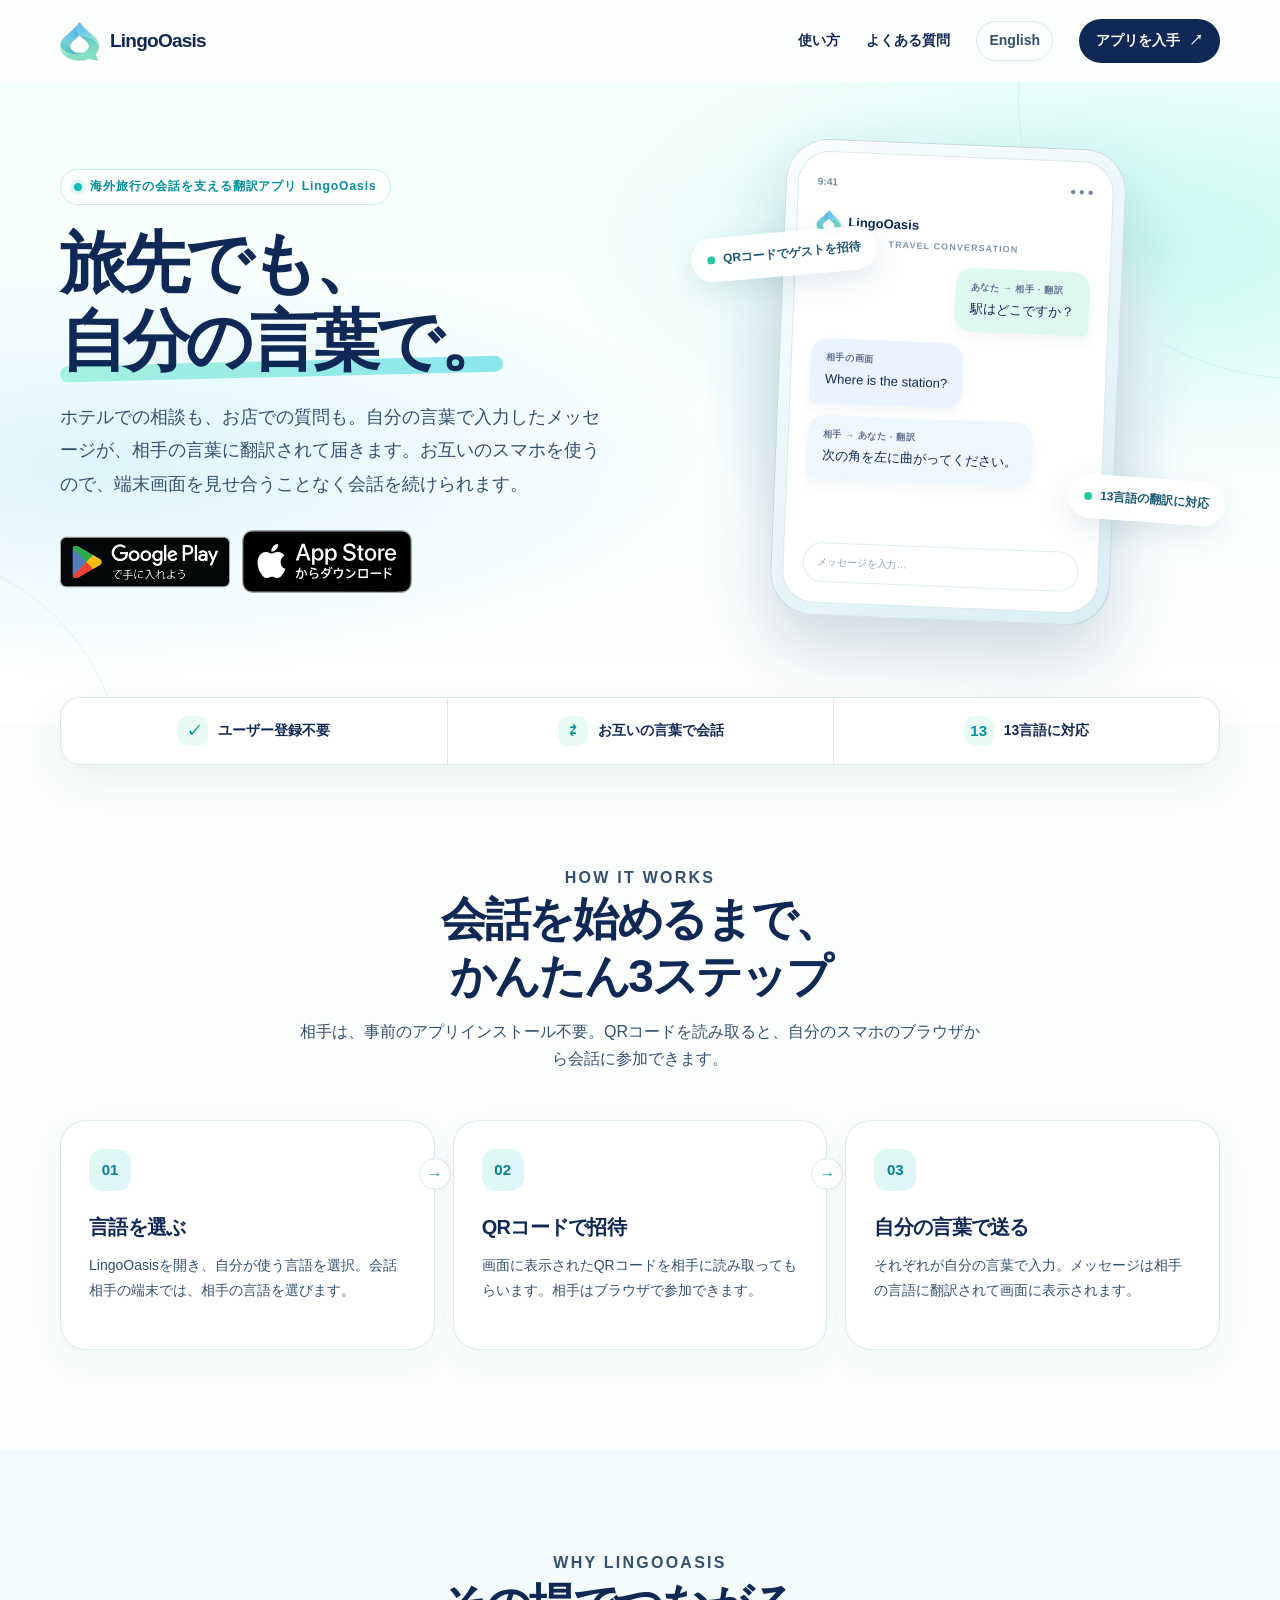
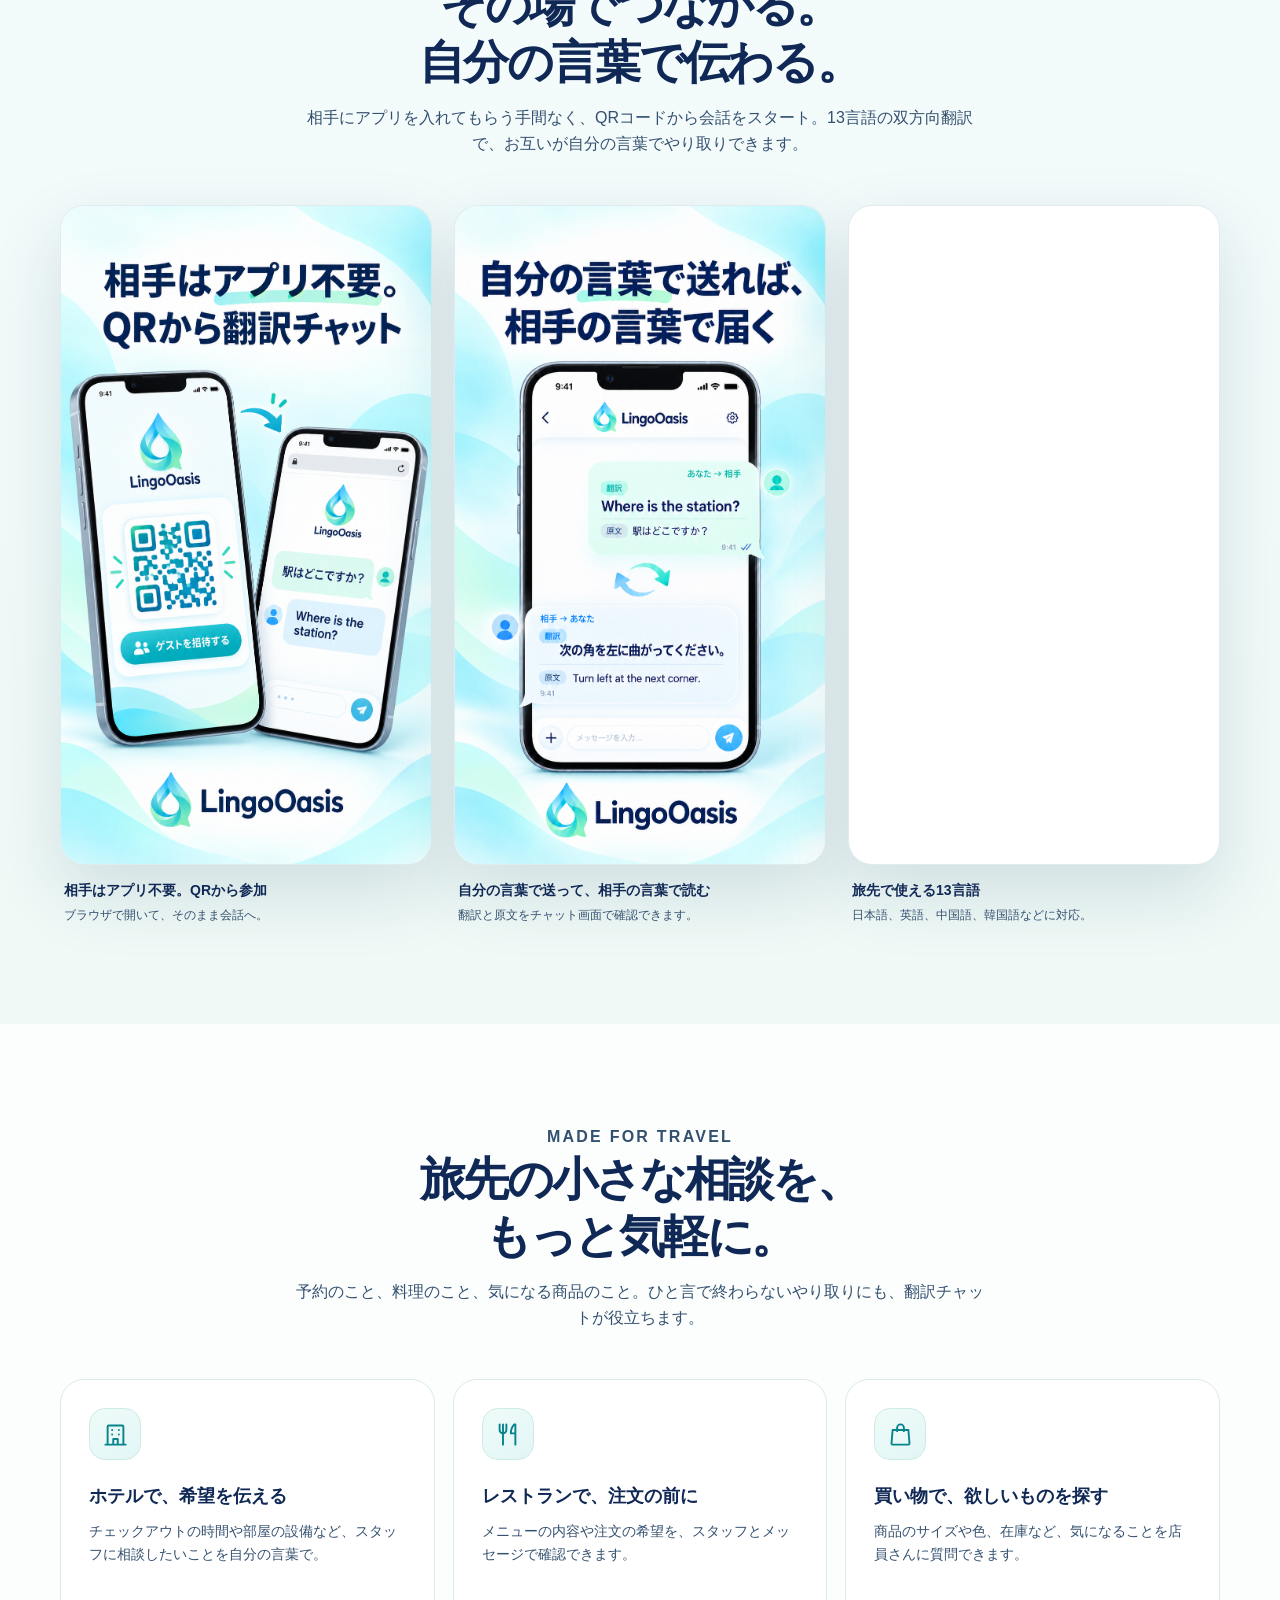
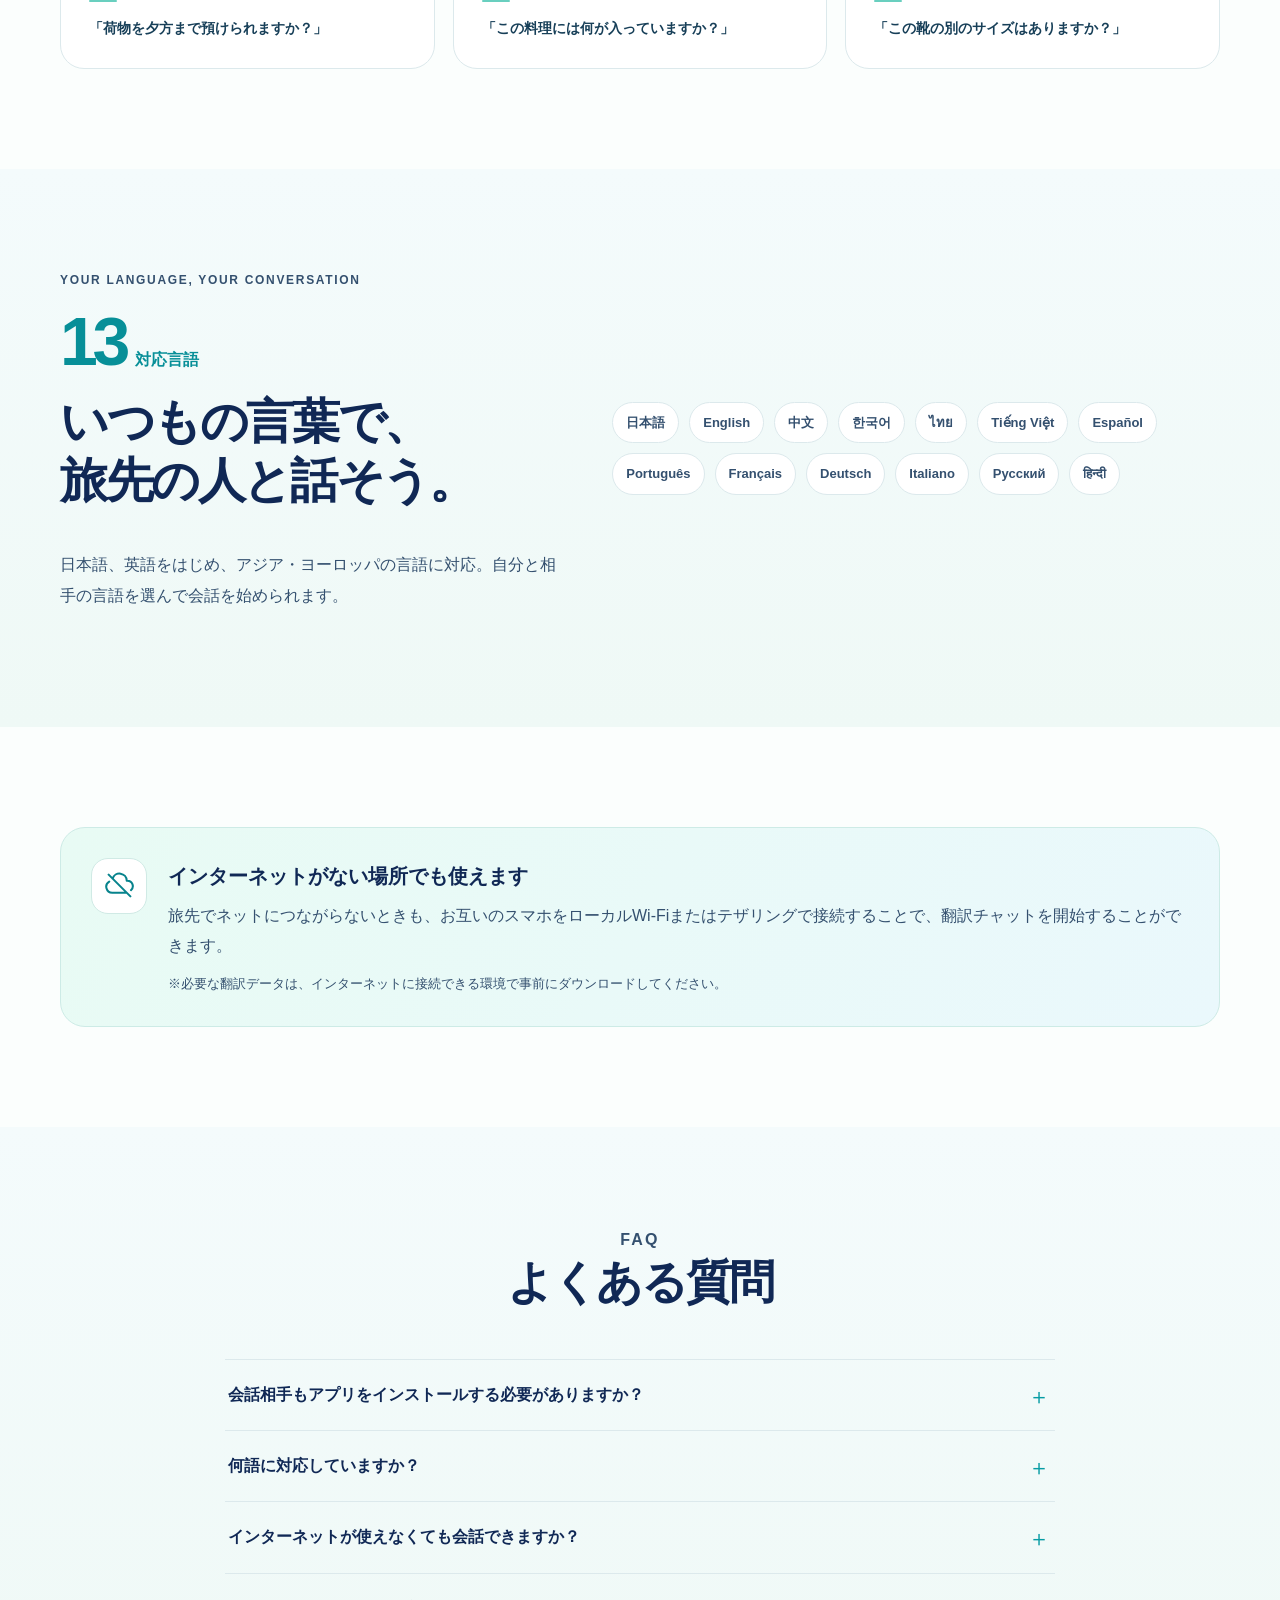
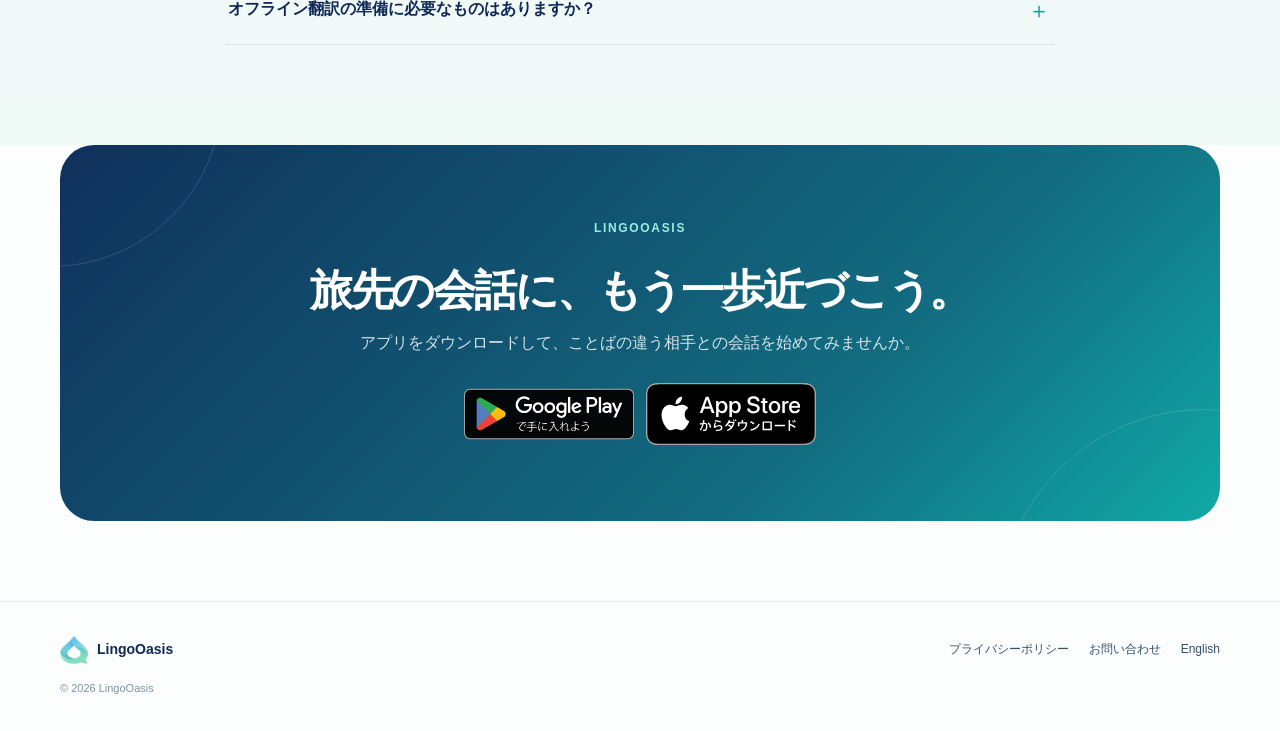
==== commit 4b09b91d: "SEO対応" ====
--- a/index.html
+++ b/index.html
@@ -3,10 +3,10 @@
   <head>
     <meta charset="utf-8" />
     <meta name="viewport" content="width=device-width, initial-scale=1" />
-    <title>LingoOasis｜旅先の翻訳チャットアプリ</title>
+    <title>海外旅行の翻訳アプリ LingoOasis｜QRコードで始める翻訳チャット</title>
     <meta
       name="description"
-      content="旅先で出会った人と、自分の言葉で会話。LingoOasisはQRコードから相手がブラウザで参加できる翻訳チャットアプリです。13言語に対応。"
+      content="海外旅行先の会話に使える翻訳アプリ。13言語の翻訳チャットで、自分の言葉のメッセージが相手の言葉に翻訳されます。相手はQRコードからブラウザで参加でき、アプリのインストールは不要です。"
     />
     <meta name="theme-color" content="#f5fffd" />
     <meta name="robots" content="index,follow" />
@@ -35,10 +35,10 @@
     <meta property="og:type" content="website" />
     <meta property="og:locale" content="ja_JP" />
     <meta property="og:site_name" content="LingoOasis" />
-    <meta property="og:title" content="LingoOasis｜旅先の翻訳チャットアプリ" />
+    <meta property="og:title" content="海外旅行の翻訳アプリ LingoOasis｜QRコードで始める翻訳チャット" />
     <meta
       property="og:description"
-      content="自分の言葉で送れば、相手の言葉で届く。QRコードから始める旅先の翻訳チャット。"
+      content="海外旅行先で使える13言語対応の翻訳アプリ。自分の言葉で送ると相手の言葉に翻訳され、相手はQRコードからブラウザで参加できます。"
     />
     <meta
       property="og:url"
@@ -71,7 +71,7 @@
           "ru",
           "hi"
         ],
-        "description": "旅先で相手と自分の言葉でやり取りできる、QRコード招待型の翻訳チャットアプリ。",
+        "description": "海外旅行先で自分の言葉で会話できる、13言語対応の翻訳チャットアプリ。ゲストはQRコードからブラウザで参加できます。",
         "downloadUrl": [
           "https://play.google.com/store/apps/details?id=com.lingooasis.app",
           "https://apps.apple.com/app/id6812260177"
@@ -102,7 +102,7 @@
           <div>
             <p class="eyebrow">
               <span class="eyebrow-dot" aria-hidden="true"></span
-              >旅先の翻訳チャット LingoOasis
+              >海外旅行の会話を支える翻訳アプリ LingoOasis
             </p>
             <h1>
               旅先でも、<br /><span class="highlight">自分の言葉で。</span>
